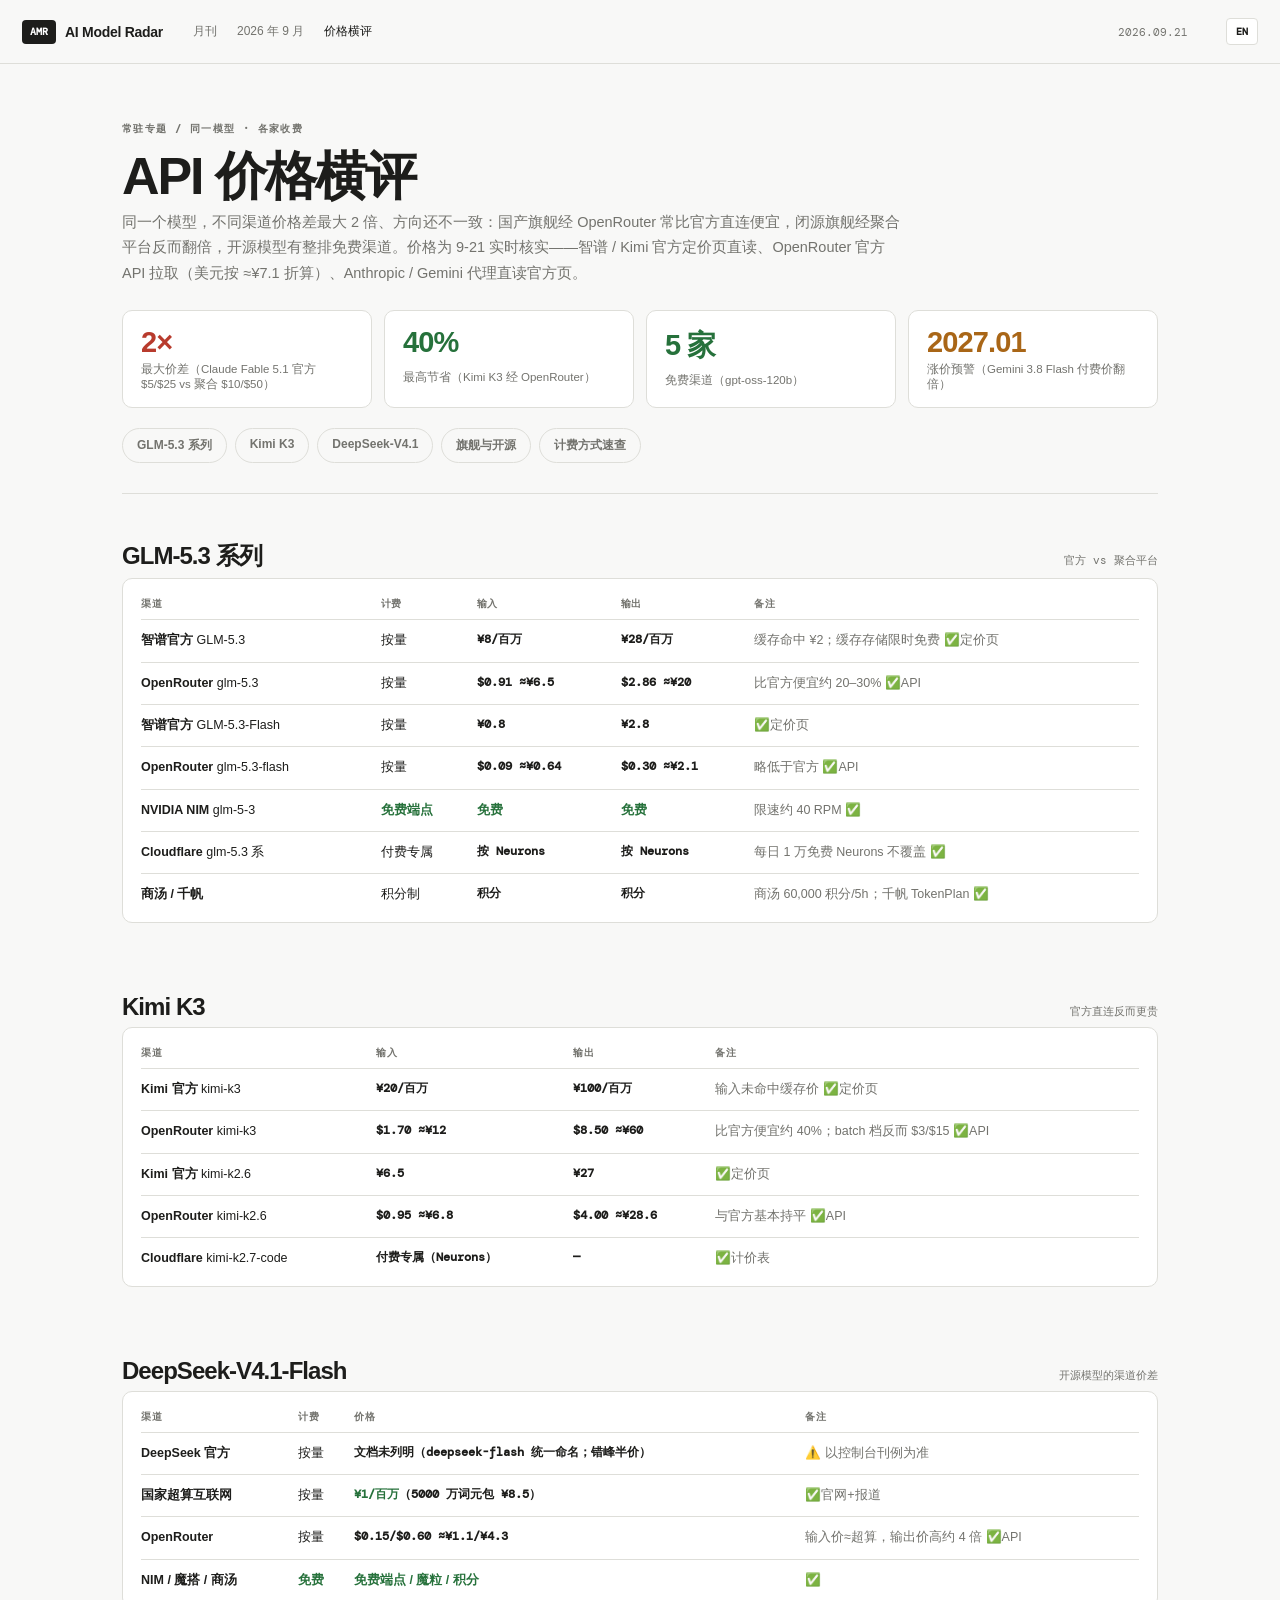
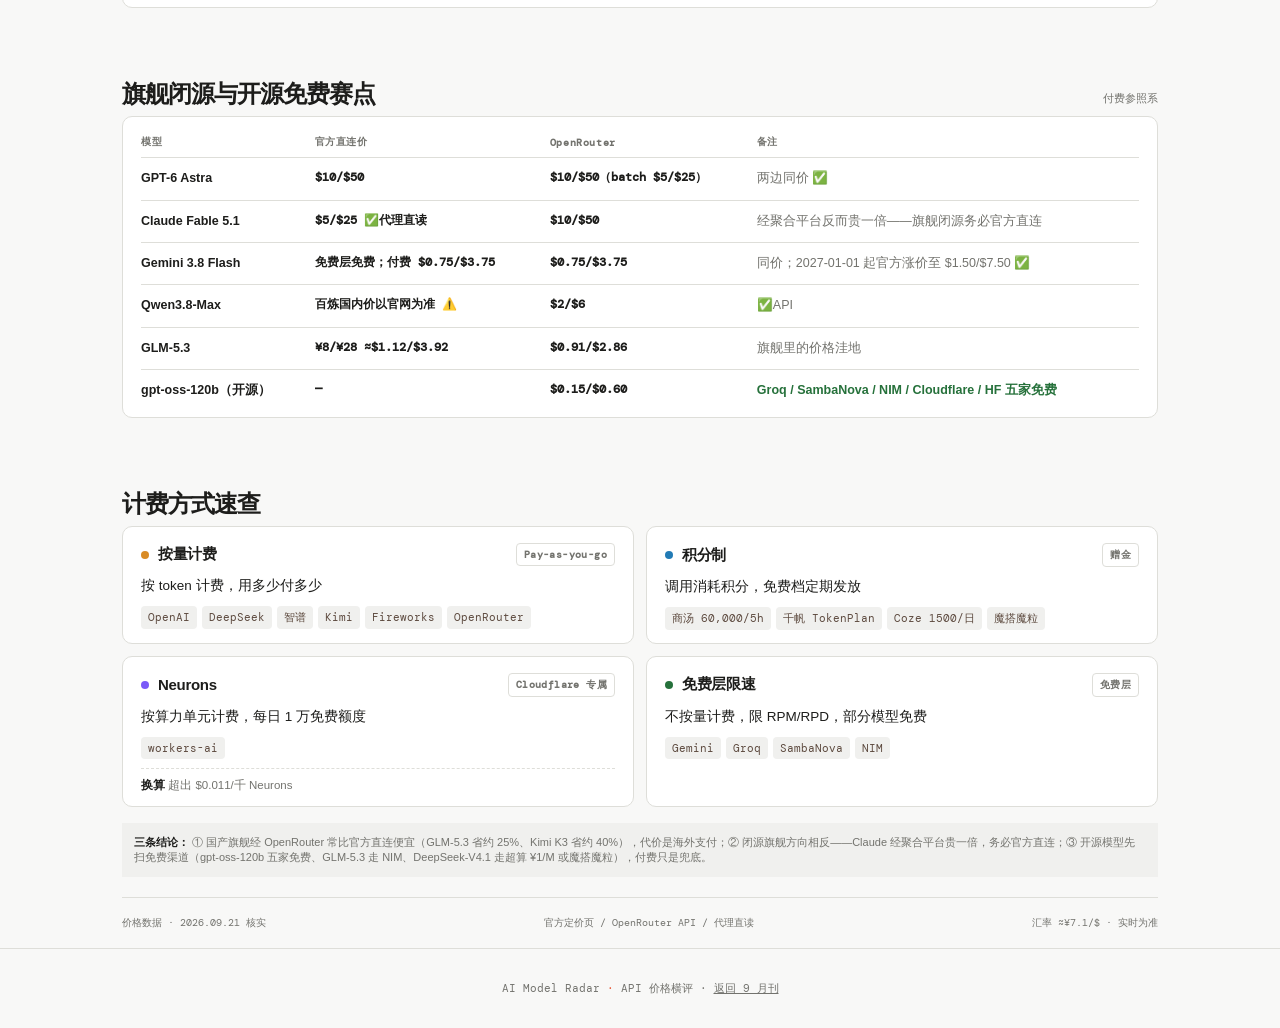
==== pricing.html @ 278690ab "Extract pricing comparison into standalone pricing page; wire nav from home and issue" ====
<!doctype html><html lang="zh-CN"><head><meta charset="utf-8"><meta name="viewport" content="width=device-width,initial-scale=1"><title>API 价格横评 · AI Model Radar</title><meta name="description" content="同一模型，各家 API 收费横向对比：官方直连 vs 聚合平台 vs 免费渠道，数据 2026-09-21 核实"><link rel="stylesheet" href="styles.css"></head><body><header class="site-header"><a class="wordmark" href="index.html"><span class="logo">AMR</span><span>AI Model Radar</span></a><nav class="nav"><a href="index.html">月刊</a><a href="issues/2026-09.html">2026 年 9 月</a><a class="active" href="pricing.html">价格横评</a></nav><span class="date-chip">2026.09.21</span></header><main class="shell issue-shell">

<section class="amr-hero">
<span class="overline">常驻专题 / 同一模型 · 各家收费</span>
<h1>API 价格横评</h1>
<p class="amr-hero-lead">同一个模型，不同渠道价格差最大 2 倍、方向还不一致：国产旗舰经 OpenRouter 常比官方直连便宜，闭源旗舰经聚合平台反而翻倍，开源模型有整排免费渠道。价格为 9-21 实时核实——智谱 / Kimi 官方定价页直读、OpenRouter 官方 API 拉取（美元按 ≈¥7.1 折算）、Anthropic / Gemini 代理直读官方页。</p>
<div class="amr-stats">
<div class="amr-stat bad"><b>2×</b><span>最大价差（Claude Fable 5.1 官方 $5/$25 vs 聚合 $10/$50）</span></div>
<div class="amr-stat ok"><b>40%</b><span>最高节省（Kimi K3 经 OpenRouter）</span></div>
<div class="amr-stat ok"><b>5 家</b><span>免费渠道（gpt-oss-120b）</span></div>
<div class="amr-stat warn"><b>2027.01</b><span>涨价预警（Gemini 3.8 Flash 付费价翻倍）</span></div>
</div>
<div class="amr-jump"><a href="#glm">GLM-5.3 系列</a><a href="#kimi">Kimi K3</a><a href="#deepseek">DeepSeek-V4.1</a><a href="#flagship">旗舰与开源</a><a href="#billing">计费方式速查</a></div>
</section>

<section id="glm" class="amr-section">
<div class="amr-sec-head"><h2>GLM-5.3 系列</h2><span class="count-label">官方 vs 聚合平台</span></div>
<div class="amr-cmp-wrap"><table class="amr-cmp">
<tr><th>渠道</th><th>计费</th><th>输入</th><th>输出</th><th>备注</th></tr>
<tr><td><b><a href="https://docs.bigmodel.cn/cn/guide/start/pricing" target="_blank" rel="noopener">智谱官方</a></b> GLM-5.3</td><td>按量</td><td class="num">¥8/百万</td><td class="num">¥28/百万</td><td class="note">缓存命中 ¥2；缓存存储限时免费 ✅定价页</td></tr>
<tr><td><b><a href="https://openrouter.ai/models?max_price=0" target="_blank" rel="noopener">OpenRouter</a></b> glm-5.3</td><td>按量</td><td class="num">$0.91 ≈¥6.5</td><td class="num">$2.86 ≈¥20</td><td class="note">比官方便宜约 20–30% ✅API</td></tr>
<tr><td><b>智谱官方</b> GLM-5.3-Flash</td><td>按量</td><td class="num">¥0.8</td><td class="num">¥2.8</td><td class="note">✅定价页</td></tr>
<tr><td><b>OpenRouter</b> glm-5.3-flash</td><td>按量</td><td class="num">$0.09 ≈¥0.64</td><td class="num">$0.30 ≈¥2.1</td><td class="note">略低于官方 ✅API</td></tr>
<tr><td><b><a href="https://build.nvidia.com/models" target="_blank" rel="noopener">NVIDIA NIM</a></b> glm-5-3</td><td><span class="free">免费端点</span></td><td class="free">免费</td><td class="free">免费</td><td class="note">限速约 40 RPM ✅</td></tr>
<tr><td><b><a href="https://developers.cloudflare.com/workers-ai/platform/pricing/" target="_blank" rel="noopener">Cloudflare</a></b> glm-5.3 系</td><td>付费专属</td><td class="num">按 Neurons</td><td class="num">按 Neurons</td><td class="note">每日 1 万免费 Neurons 不覆盖 ✅</td></tr>
<tr><td><b>商汤 / 千帆</b></td><td>积分制</td><td class="num">积分</td><td class="num">积分</td><td class="note">商汤 60,000 积分/5h；千帆 TokenPlan ✅</td></tr>
</table></div>
</section>

<section id="kimi" class="amr-section">
<div class="amr-sec-head"><h2>Kimi K3</h2><span class="count-label">官方直连反而更贵</span></div>
<div class="amr-cmp-wrap"><table class="amr-cmp">
<tr><th>渠道</th><th>输入</th><th>输出</th><th>备注</th></tr>
<tr><td><b><a href="https://platform.kimi.com/pricing" target="_blank" rel="noopener">Kimi 官方</a></b> kimi-k3</td><td class="num">¥20/百万</td><td class="num">¥100/百万</td><td class="note">输入未命中缓存价 ✅定价页</td></tr>
<tr><td><b>OpenRouter</b> kimi-k3</td><td class="num">$1.70 ≈¥12</td><td class="num">$8.50 ≈¥60</td><td class="note">比官方便宜约 40%；batch 档反而 $3/$15 ✅API</td></tr>
<tr><td><b>Kimi 官方</b> kimi-k2.6</td><td class="num">¥6.5</td><td class="num">¥27</td><td class="note">✅定价页</td></tr>
<tr><td><b>OpenRouter</b> kimi-k2.6</td><td class="num">$0.95 ≈¥6.8</td><td class="num">$4.00 ≈¥28.6</td><td class="note">与官方基本持平 ✅API</td></tr>
<tr><td><b>Cloudflare</b> kimi-k2.7-code</td><td class="num">付费专属（Neurons）</td><td class="num">—</td><td class="note">✅计价表</td></tr>
</table></div>
</section>

<section id="deepseek" class="amr-section">
<div class="amr-sec-head"><h2>DeepSeek-V4.1-Flash</h2><span class="count-label">开源模型的渠道价差</span></div>
<div class="amr-cmp-wrap"><table class="amr-cmp">
<tr><th>渠道</th><th>计费</th><th>价格</th><th>备注</th></tr>
<tr><td><b>DeepSeek 官方</b></td><td>按量</td><td class="num">文档未列明（deepseek-flash 统一命名；错峰半价）</td><td class="note">⚠️ 以控制台刊例为准</td></tr>
<tr><td><b><a href="https://www.scnet.cn" target="_blank" rel="noopener">国家超算互联网</a></b></td><td>按量</td><td class="num"><span class="free">¥1/百万</span>（5000 万词元包 ¥8.5）</td><td class="note">✅官网+报道</td></tr>
<tr><td><b>OpenRouter</b></td><td>按量</td><td class="num">$0.15/$0.60 ≈¥1.1/¥4.3</td><td class="note">输入价≈超算，输出价高约 4 倍 ✅API</td></tr>
<tr><td><b>NIM / 魔搭 / 商汤</b></td><td><span class="free">免费</span></td><td class="free">免费端点 / 魔粒 / 积分</td><td class="note">✅</td></tr>
</table></div>
</section>

<section id="flagship" class="amr-section">
<div class="amr-sec-head"><h2>旗舰闭源与开源免费赛点</h2><span class="count-label">付费参照系</span></div>
<div class="amr-cmp-wrap"><table class="amr-cmp">
<tr><th>模型</th><th>官方直连价</th><th>OpenRouter</th><th>备注</th></tr>
<tr><td><b>GPT-6 Astra</b></td><td class="num">$10/$50</td><td class="num">$10/$50（batch $5/$25）</td><td class="note">两边同价 ✅</td></tr>
<tr><td><b>Claude Fable 5.1</b></td><td class="num">$5/$25 ✅代理直读</td><td class="num">$10/$50</td><td class="note">经聚合平台反而贵一倍——旗舰闭源务必官方直连</td></tr>
<tr><td><b><a href="https://ai.google.dev/gemini-api/docs/pricing" target="_blank" rel="noopener">Gemini 3.8 Flash</a></b></td><td class="num">免费层免费；付费 $0.75/$3.75</td><td class="num">$0.75/$3.75</td><td class="note">同价；2027-01-01 起官方涨价至 $1.50/$7.50 ✅</td></tr>
<tr><td><b>Qwen3.8-Max</b></td><td class="num">百炼国内价以官网为准 ⚠️</td><td class="num">$2/$6</td><td class="note">✅API</td></tr>
<tr><td><b>GLM-5.3</b></td><td class="num">¥8/¥28 ≈$1.12/$3.92</td><td class="num">$0.91/$2.86</td><td class="note">旗舰里的价格洼地</td></tr>
<tr><td><b>gpt-oss-120b（开源）</b></td><td class="num">—</td><td class="num">$0.15/$0.60</td><td class="note"><span class="free">Groq / SambaNova / NIM / Cloudflare / HF 五家免费</span></td></tr>
</table></div>
</section>

<section id="billing" class="amr-section" style="padding-bottom:20px">
<div class="amr-sec-head"><h2>计费方式速查</h2></div>
<div class="amr-cards">
<div class="amr-card"><div class="amr-card-top"><span class="amr-dot dot-amber"></span><b>按量计费</b><span class="amr-way">Pay-as-you-go</span></div><div class="amr-free">按 token 计费，用多少付多少</div><div class="amr-chips"><code>OpenAI</code><code>DeepSeek</code><code>智谱</code><code>Kimi</code><code>Fireworks</code><code>OpenRouter</code></div></div>
<div class="amr-card"><div class="amr-card-top"><span class="amr-dot dot-blue"></span><b>积分制</b><span class="amr-way">Credits</span></div><div class="amr-free">调用消耗积分，免费档定期发放</div><div class="amr-chips"><code>商汤 60,000/5h</code><code>千帆 TokenPlan</code><code>Coze 1500/日</code><code>魔搭魔粒</code></div></div>
<div class="amr-card"><div class="amr-card-top"><span class="amr-dot dot-violet"></span><b>Neurons</b><span class="amr-way">Cloudflare 专属</span></div><div class="amr-free">按算力单元计费，每日 1 万免费额度</div><div class="amr-chips"><code>workers-ai</code></div><div class="amr-meta"><span><b>换算</b> 超出 $0.011/千 Neurons</span></div></div>
<div class="amr-card"><div class="amr-card-top"><span class="amr-dot dot-green"></span><b>免费层限速</b><span class="amr-way">Free tier</span></div><div class="amr-free">不按量计费，限 RPM/RPD，部分模型免费</div><div class="amr-chips"><code>Gemini</code><code>Groq</code><code>SambaNova</code><code>NIM</code></div></div>
</div>
<div class="special-row"><b>三条结论：</b> ① 国产旗舰经 OpenRouter 常比官方直连便宜（GLM-5.3 省约 25%、Kimi K3 省约 40%），代价是海外支付；② 闭源旗舰方向相反——Claude 经聚合平台贵一倍，务必官方直连；③ 开源模型先扫免费渠道（gpt-oss-120b 五家免费、GLM-5.3 走 NIM、DeepSeek-V4.1 走超算 ¥1/M 或魔搭魔粒），付费只是兜底。</div>
</section>

<section class="footer-strip"><span>价格数据 · 2026.09.21 核实</span><span>官方定价页 / OpenRouter API / 代理直读</span><span>汇率 ≈¥7.1/$ · 实时为准</span></section>
</main><footer class="site-footer">AI Model Radar <span>·</span> API 价格横评 · <a href="issues/2026-09.html" style="text-decoration:underline">返回 9 月刊</a></footer><script src="i18n.js"></script></body></html>
---- styles.css ----
@import url('https://fonts.googleapis.com/css2?family=DM+Mono:wght@400;500&family=Manrope:wght@400;600;700;800&display=swap');
:root{--ink:#15223a;--paper:#f6f8fb;--blue:#4ea8e8;--orange:#f5a623;--muted:#7890ad;--line:#dce5ef}*{box-sizing:border-box}body{margin:0;background:var(--paper);color:var(--ink);font-family:Manrope,"Noto Sans SC",sans-serif}a{text-decoration:none;color:inherit}.topbar{height:74px;padding:0 max(28px,calc((100% - 1180px)/2));display:flex;align-items:center;justify-content:space-between;background:#fff;border-bottom:1px solid var(--line);position:sticky;top:0;z-index:2}.brand{display:flex;align-items:center;gap:10px;font-weight:800;font-size:17px}.mark{display:grid;place-items:center;width:38px;height:28px;border-radius:8px;background:var(--ink);color:#fff;font:500 12px 'DM Mono'}.muted{color:var(--muted)}nav{display:flex;gap:28px;font-size:13px;color:var(--muted)}nav a.active,nav a:hover{color:var(--ink)}main{max-width:1180px;margin:auto}.hero{padding:92px 34px 76px;background:var(--ink);color:#fff;border-radius:0 0 28px 28px;position:relative;overflow:hidden}.hero:after{content:"";position:absolute;width:460px;height:460px;border-radius:50%;right:-170px;top:-240px;background:#213554}.eyebrow{font:500 12px 'DM Mono';letter-spacing:.14em;color:var(--orange);position:relative;z-index:1}.hero h1{font-size:clamp(44px,7vw,78px);line-height:1.07;letter-spacing:-.06em;margin:22px 0;position:relative;z-index:1}.hero h1 em{font-style:normal;color:var(--blue)}.hero p{max-width:600px;color:#b8c7dc;font-size:18px;line-height:1.8;position:relative;z-index:1}.hero-actions{display:flex;gap:12px;margin:30px 0 24px;position:relative;z-index:1}.button{padding:13px 20px;border-radius:9px;font-weight:700;font-size:14px}.primary{background:var(--orange);color:var(--ink)}.ghost{border:1px solid #58708f;color:#fff}.hero-note{color:#91a6c1;font:12px 'DM Mono';position:relative;z-index:1}.latest,.change,.archive,.about{padding:74px 34px 0}.section-head{display:flex;align-items:end;justify-content:space-between;margin-bottom:24px}.section-head h2{font-size:30px;margin:9px 0 0;letter-spacing:-.04em}.status{background:#e3f4eb;color:#248251;padding:7px 11px;border-radius:20px;font-size:12px}.issue-grid{display:grid;grid-template-columns:1fr 300px;gap:20px}.feature{background:#fff;border:1px solid var(--line);border-radius:18px;overflow:hidden}.feature img{width:100%;display:block}.feature-copy{padding:20px 24px 24px}.tags{display:flex;gap:8px;margin-bottom:12px}.tags span{font-size:11px;padding:5px 8px;border-radius:5px;background:#edf5fb;color:#2872a5}.feature p,.about p{color:#58708f;line-height:1.8}.text-link{font-size:13px;color:#227bb5;font-weight:700}.quick{background:var(--ink);color:#fff;border-radius:18px;padding:24px}.quick h3{margin:0 0 18px;font-size:18px}.stat{display:flex;align-items:baseline;gap:10px;padding:13px 0;border-bottom:1px solid #314462}.stat strong{font-size:34px;color:var(--blue)}.stat span{font-size:13px;color:#b8c7dc}.quick-foot{margin-top:22px;color:#9fb1c8;font-size:12px;line-height:1.8}.change{padding-top:72px}.change-grid{display:grid;grid-template-columns:repeat(3,1fr);gap:16px}.change-grid div{padding:22px;background:#fff;border:1px solid var(--line);border-radius:14px;position:relative}.change-grid b,.change-grid span,.change-grid small{display:block}.change-grid b{font-size:17px}.change-grid span{color:#d26f32;margin-top:8px}.change-grid small{color:var(--muted);font:12px 'DM Mono';margin-top:18px}.archive-card{display:grid;grid-template-columns:72px 1fr auto;align-items:center;gap:20px;background:#fff;border:1px solid var(--line);padding:20px 24px;margin:12px 0;border-radius:14px}.archive-card.future{opacity:.55}.month{font:500 30px 'DM Mono';color:var(--blue)}.archive-title{font-weight:700}.archive-card p{margin:7px 0 0;color:var(--muted);font-size:13px}.about{display:grid;grid-template-columns:1fr 1fr;gap:60px;padding-bottom:86px}.about p{margin:0}footer{padding:30px 34px;text-align:center;color:var(--muted);font:12px 'DM Mono';border-top:1px solid var(--line)}footer span{color:var(--orange)}@media(max-width:700px){.topbar{padding:0 18px}nav{gap:12px}.hero{padding:62px 22px 52px;border-radius:0 0 20px 20px}.latest,.change,.archive,.about{padding-left:20px;padding-right:20px}.issue-grid,.about{grid-template-columns:1fr}.change-grid{grid-template-columns:1fr}.section-head{align-items:start;gap:12px;flex-direction:column}.archive-card{grid-template-columns:48px 1fr}.archive-card>.text-link,.archive-card>.muted{grid-column:2}.hero h1{font-size:48px}}
:root{--issue-shadow:0 12px 28px rgba(21,34,58,.06)}
.issue-page{max-width:900px;margin:40px auto 80px;padding:0 34px}.issue-hero{background:var(--ink);color:#fff;border-radius:20px;padding:54px 48px;margin-bottom:28px}.issue-hero h1{font-size:clamp(38px,6vw,64px);line-height:1.1;letter-spacing:-.05em;margin:18px 0}.issue-hero p{color:#c1cfe0;font-size:18px;line-height:1.8;max-width:680px}.issue-meta{color:#8fa6c1;font:12px 'DM Mono';margin-top:28px}.article-section{background:#fff;border:1px solid var(--line);border-radius:18px;padding:32px 36px;margin:20px 0;box-shadow:var(--issue-shadow)}.article-section h2{font-size:28px;letter-spacing:-.04em;margin:10px 0 14px}.article-section p{color:#58708f;line-height:1.9}.update-grid,.platform-grid{display:grid;grid-template-columns:repeat(3,1fr);gap:14px;margin-top:22px}.update-card,.platform-grid>div{padding:20px;background:#f7f9fc;border:1px solid var(--line);border-radius:13px}.update-card b,.update-card strong{display:block}.update-card strong{margin-top:10px;font-size:17px}.update-card p{font-size:13px;line-height:1.7}.update-card span{font-size:12px;color:#d26f32}.update-card.hot{border-top:4px solid var(--orange)}.table-wrap{overflow-x:auto}.table-wrap table{width:100%;border-collapse:collapse;font-size:13px;color:#40516a}.table-wrap th{text-align:left;background:#eef4f9;color:var(--ink)}.table-wrap th,.table-wrap td{padding:12px;border-bottom:1px solid var(--line);vertical-align:top}.article-image{display:block;width:100%;border-radius:12px;margin-top:20px}.platform-grid{grid-template-columns:repeat(2,1fr)}.platform-grid h3{margin:0;color:var(--ink);font-size:17px}.platform-grid p{font-size:13px;line-height:1.7;margin-bottom:0}.warning{border-left:5px solid var(--orange)}.warning li{color:#40516a;line-height:2;margin:4px 0}.conclusion{background:#eef7fc;border-color:#c9e5f5}.conclusion h2{color:#1d6c99}@media(max-width:700px){.issue-page{padding:0 18px}.issue-hero{padding:34px 24px}.article-section{padding:24px 20px}.update-grid,.platform-grid{grid-template-columns:1fr}.issue-hero h1{font-size:42px}.table-wrap{margin:0 -8px}}
:root{--issue-shadow:0 12px 28px rgba(21,34,58,.06)}.directory-grid{display:grid;grid-template-columns:repeat(2,1fr);gap:12px;margin-top:22px}.platform-card{padding:18px;background:#f7f9fc;border:1px solid var(--line);border-radius:13px}.platform-card b,.platform-card span,.platform-card code,.platform-card small{display:block}.platform-card b{font-size:16px;color:var(--ink)}.platform-card span{font-size:11px;color:#227bb5;margin-top:7px}.platform-card code{font:12px 'DM Mono';line-height:1.6;color:#536a83;margin-top:11px;white-space:normal}.platform-card small{font-size:12px;color:#7890ad;margin-top:9px;line-height:1.5}@media(max-width:700px){.directory-grid{grid-template-columns:1fr}}
:root{--background:#f8f8f7;--foreground:#1d1d1b;--card:#fff;--card-foreground:#1d1d1b;--primary:#e6532f;--primary-foreground:#fff;--muted:#f0f0ee;--muted-foreground:#73736e;--border:#deded9;--ring:#e6532f;--radius:.55rem;--shadow:0 1px 2px rgba(25,25,20,.04)}body{background:var(--background);color:var(--foreground);font-family:Inter,"Noto Sans SC",Arial,sans-serif}.site-header{height:64px;padding:0 max(22px,calc((100% - 1240px)/2));display:flex;align-items:center;gap:30px;border-bottom:1px solid var(--border);background:rgba(248,248,247,.96);position:sticky;top:0;z-index:3}.wordmark{display:flex;align-items:center;gap:9px;font-size:14px;font-weight:700;letter-spacing:-.02em}.logo{display:grid;place-items:center;width:34px;height:24px;background:var(--foreground);color:#fff;border-radius:4px;font:600 10px 'DM Mono'}.nav{display:flex;gap:20px;font-size:12px;color:var(--muted-foreground)}.nav a.active,.nav a:hover{color:var(--foreground)}.date-chip{margin-left:auto;font:11px 'DM Mono';color:var(--muted-foreground)}.shell{max-width:1240px;margin:auto;padding:0 22px}.masthead{display:flex;justify-content:space-between;align-items:end;padding:70px 0 34px;border-bottom:1px solid var(--border)}.overline{font:600 10px 'DM Mono';letter-spacing:.14em;color:var(--muted-foreground)}h1,h2,h3{letter-spacing:-.04em}h1{font-size:clamp(42px,6vw,74px);line-height:1;margin:18px 0 0;font-weight:750}.rule{width:58px;border-top:4px solid var(--primary);margin-top:26px}.masthead-meta{display:flex;gap:18px;font:11px 'DM Mono';color:var(--muted-foreground)}.dashboard-grid{display:grid;grid-template-columns:1.65fr .9fr;gap:18px;padding:22px 0}.panel{background:var(--card);border:1px solid var(--border);border-radius:var(--radius);box-shadow:var(--shadow)}.panel-head,.section-bar{display:flex;justify-content:space-between;align-items:center;padding:18px 20px;border-bottom:1px solid var(--border)}.latest-layout{display:grid;grid-template-columns:1.12fr .88fr}.latest-layout img{width:100%;height:100%;object-fit:cover;display:block}.issue-summary{padding:28px}.issue-summary h2{font-size:28px;margin:0 0 18px}.tag-row{display:flex;gap:6px;flex-wrap:wrap}.tag,.badge{font:600 10px 'DM Mono';letter-spacing:.05em;padding:5px 7px;border:1px solid var(--border);border-radius:4px}.badge-live{border-color:#b8d5be;color:#26713b;background:#edf7ef}.metric-list{display:flex;gap:20px;margin:36px 0 26px}.metric-list div{display:grid;gap:4px}.metric-list b{font-size:27px}.metric-list span,.change-row small,.issue-row small{font-size:11px;color:var(--muted-foreground)}.button{display:inline-flex;align-items:center;gap:10px;padding:10px 13px;border-radius:5px;font-size:12px;font-weight:700}.button-primary{background:var(--primary);color:#fff}.change-panel{padding-bottom:10px}.change-row{display:flex;align-items:center;gap:12px;padding:17px 20px;border-bottom:1px solid var(--border)}.change-row b,.change-row small{display:block}.change-row small{margin-top:4px}.signal{width:7px;height:7px;border-radius:50%;flex:0 0 auto}.signal-red{background:#d64535}.signal-amber{background:#d98b25}.signal-gray{background:#999}.inline-link,.row-arrow{color:var(--primary);font-size:12px}.archive-section{padding:42px 0}.section-bar{padding:0 0 16px;border-bottom:1px solid var(--border);background:transparent}.section-bar h2{margin:8px 0 0;font-size:25px}.count-label{font:11px 'DM Mono';color:var(--muted-foreground)}.issue-row{display:grid;grid-template-columns:56px 1fr 100px 24px;align-items:center;gap:14px;padding:18px 0;border-bottom:1px solid var(--border)}.issue-number{font:24px 'DM Mono';color:var(--primary)}.issue-row b,.issue-row small{display:block}.row-status{font:11px;color:#26713b}.issue-disabled{opacity:.45}.footer-strip{display:flex;justify-content:space-between;padding:18px 0;border-top:1px solid var(--border);font:10px 'DM Mono';color:var(--muted-foreground)}.site-footer{text-align:center;padding:32px;color:var(--muted-foreground);font:11px 'DM Mono';border-top:1px solid var(--border)}.site-footer span{color:var(--primary)}.issue-shell{max-width:1180px}.issue-titlebar{display:flex;justify-content:space-between;align-items:end;padding:62px 0 28px;border-bottom:1px solid var(--border)}.issue-titlebar h1{font-size:clamp(40px,5vw,64px)}.title-stats{display:flex;gap:18px;font:11px 'DM Mono';color:var(--muted-foreground)}.title-stats b{color:var(--foreground);font-size:17px;margin-right:4px}.issue-nav{display:flex;gap:4px;padding:12px 0;border-bottom:1px solid var(--border)}.issue-nav a{padding:8px 10px;border-radius:4px;font-size:12px;color:var(--muted-foreground)}.issue-nav a.selected,.issue-nav a:hover{background:var(--foreground);color:#fff}.section-block{padding:38px 0;border-bottom:1px solid var(--border)}.section-block h2{font-size:27px;margin:9px 0 20px}.update-table,.directory-table{border-top:1px solid var(--border)}.update-line,.directory-line,.directory-head{display:grid;grid-template-columns:10px 1.1fr 1.25fr 1.2fr 1.3fr;gap:14px;align-items:center;padding:15px 0;border-bottom:1px solid var(--border);font-size:12px}.update-line small{grid-column:2/6;color:var(--muted-foreground);font-size:11px}.update-line code,.directory-line code{font:11px 'DM Mono';color:#8d4a33;white-space:normal}.update-line>span:last-of-type,.directory-line small{color:var(--muted-foreground)}.directory-head{font:600 10px 'DM Mono';color:var(--muted-foreground);grid-template-columns:1.1fr 1.25fr 1.2fr 1.3fr;padding:10px 0}.directory-line{grid-template-columns:1.1fr 1.25fr 1.2fr 1.3fr}.directory-line b{font-size:13px}.visual-grid{display:grid;grid-template-columns:1fr 1fr;gap:16px}.visual-grid img{width:100%;display:block;border:1px solid var(--border);border-radius:var(--radius)}.risk-grid{display:grid;grid-template-columns:1fr 1fr;gap:18px}.risk-grid>div{border-top:3px solid var(--border);padding-top:14px}.risk-grid p{font-size:13px;line-height:1.8}.risk-label{font:600 10px 'DM Mono';letter-spacing:.08em}.risk-yellow{color:#a96617}.risk-red{color:#b83b2d}.safety-grid{display:grid;grid-template-columns:repeat(4,1fr);gap:12px}.safety-grid span{padding:15px 0;border-top:2px solid var(--foreground);font-size:12px;line-height:1.5}.issue-shell .article-image{max-width:100%;border:1px solid var(--border);border-radius:var(--radius)}
@media(max-width:760px){.site-header{padding:0 16px;gap:14px}.nav{gap:10px}.date-chip{display:none}.masthead,.issue-titlebar{display:block;padding-top:48px}.masthead-meta,.title-stats{margin-top:24px;gap:12px}.dashboard-grid,.latest-layout,.visual-grid,.risk-grid{grid-template-columns:1fr}.change-panel{margin-top:0}.footer-strip{display:grid;gap:8px}.directory-head{display:none}.directory-line{display:grid;grid-template-columns:1fr 1fr;gap:7px}.directory-line code,.directory-line small{grid-column:1/3}.update-line{grid-template-columns:10px 1fr 1fr}.update-line code{grid-column:2/4}.update-line>span:last-of-type{grid-column:2/4}.update-line small{grid-column:2/4}.safety-grid{grid-template-columns:1fr 1fr}.issue-nav{overflow:auto;white-space:nowrap}}
:root{--issue-shadow:0 12px 28px rgba(21,34,58,.06)}.featured-grid{display:grid;grid-template-columns:repeat(2,1fr);gap:0;border-top:1px solid var(--border)}.featured-grid div{padding:15px 0;border-bottom:1px solid var(--border);display:grid;gap:5px}.featured-grid div:nth-child(odd){margin-right:18px}.featured-grid div:nth-child(even){padding-left:18px;border-left:1px solid var(--border)}.featured-grid b{font-size:13px}.featured-grid span{font-size:11px;color:var(--muted-foreground)}.special-row{margin-top:16px;padding:12px;background:var(--muted);font-size:11px;color:var(--muted-foreground)}.special-row b{color:var(--foreground)}@media(max-width:760px){.featured-grid{grid-template-columns:1fr}.featured-grid div:nth-child(odd){margin-right:0}.featured-grid div:nth-child(even){padding-left:0;border-left:0}}
:root{--issue-shadow:0 12px 28px rgba(21,34,58,.06)}.lang-toggle{margin-left:8px;border:1px solid var(--border);background:var(--card);color:var(--foreground);border-radius:4px;padding:6px 9px;font:600 10px 'DM Mono';cursor:pointer}.lang-toggle:hover{border-color:var(--primary);color:var(--primary)}

/* ===== v2 issue layout: grouped cards + labeled fields + timeline ===== */
.issue-shell{max-width:1080px}
.amr-hero{padding:54px 0 30px;border-bottom:1px solid var(--border)}
.amr-hero h1{font-size:clamp(34px,4.6vw,52px);margin:14px 0 8px}
.amr-hero-lead{font-size:14.5px;line-height:1.75;color:var(--muted-foreground);max-width:780px;margin:0 0 24px}
.amr-stats{display:grid;grid-template-columns:repeat(4,1fr);gap:12px}
.amr-stat{background:var(--card);border:1px solid var(--border);border-radius:10px;padding:15px 18px;display:grid;gap:3px}
.amr-stat b{font-size:29px;letter-spacing:-.03em}
.amr-stat span{font-size:11.5px;color:var(--muted-foreground)}
.amr-stat.ok b{color:#26713b}.amr-stat.warn b{color:#a96617}.amr-stat.bad b{color:#b83b2d}
.amr-jump{display:flex;gap:8px;flex-wrap:wrap;padding:20px 0 0}
.amr-jump a{font-size:12px;font-weight:600;padding:8px 14px;border:1px solid var(--border);border-radius:99px;color:var(--muted-foreground)}
.amr-jump a:hover{border-color:var(--foreground);color:var(--foreground)}
.amr-section{padding:46px 0 6px}
.amr-sec-head{display:flex;align-items:baseline;gap:14px;margin-bottom:6px}
.amr-sec-head h2{font-size:24px;margin:0}
.amr-sec-head .count-label{margin-left:auto}
.amr-sec-sub{font-size:13px;color:var(--muted-foreground);margin:0 0 16px;line-height:1.7}
.amr-group{margin:28px 0 12px;display:flex;align-items:center;gap:10px}
.amr-group i{width:10px;height:10px;border-radius:3px;flex:0 0 auto}
.amr-group b{font-size:15px}
.amr-group span{font:11px 'DM Mono';color:var(--muted-foreground)}
.g-free i{background:#26713b}.g-roll i{background:#227bb5}.g-credit i{background:#d98b25}.g-agg i{background:#7a5af8}
.amr-cards{display:grid;grid-template-columns:repeat(2,1fr);gap:12px}
.amr-card{background:var(--card);border:1px solid var(--border);border-radius:10px;padding:16px 18px 13px;display:flex;flex-direction:column;gap:9px}
.amr-card-top{display:flex;align-items:center;gap:9px}
.amr-dot{width:8px;height:8px;border-radius:50%;flex:0 0 auto}
.dot-green{background:#26713b}.dot-blue{background:#227bb5}.dot-amber{background:#d98b25}.dot-violet{background:#7a5af8}.dot-red{background:#d64535}.dot-gray{background:#999}
.amr-card-top b{font-size:15px;letter-spacing:-.02em}
.amr-way{margin-left:auto;font:600 10px 'DM Mono';letter-spacing:.04em;color:var(--muted-foreground);border:1px solid var(--border);border-radius:4px;padding:4px 7px;white-space:nowrap}
.amr-free{font-size:13.5px;line-height:1.6;color:var(--foreground)}
.amr-chips{display:flex;flex-wrap:wrap;gap:5px}
.amr-chips code{font:11px 'DM Mono';background:var(--muted);border-radius:4px;padding:4px 7px;color:#5d4a3f;white-space:nowrap}
.amr-meta{display:flex;flex-wrap:wrap;gap:5px 16px;border-top:1px dashed var(--border);padding-top:9px;margin-top:auto}
.amr-meta span{font-size:11.5px;color:var(--muted-foreground)}
.amr-meta b{font-weight:600;color:var(--foreground)}
.tl{display:grid;grid-template-columns:repeat(2,1fr);gap:12px 26px}
.tl-item{display:grid;grid-template-columns:46px 13px 1fr;gap:9px;align-items:start}
.tl-date{font:600 11px 'DM Mono';color:var(--muted-foreground);padding-top:4px;text-align:right}
.tl-rail{display:grid;justify-items:center}
.tl-rail i{width:9px;height:9px;border-radius:50%;margin-top:4px}
.tl-body b{font-size:13.5px;display:block;line-height:1.5}
.tl-body b code{font:11px 'DM Mono';color:#8d4a33;background:none;padding:0}
.tl-body span{font-size:12.5px;color:var(--muted-foreground);display:block;margin-top:2px;line-height:1.6}
.amr-risk{display:grid;grid-template-columns:1fr 1fr;gap:14px}
.amr-risk-card{border:1px solid var(--border);border-top:3px solid;border-radius:10px;background:var(--card);padding:18px}
.amr-risk-card.warn{border-top-color:#d98b25}.amr-risk-card.bad{border-top-color:#d64535}
.amr-risk-card h3{margin:0 0 4px;font-size:14px}
.amr-risk-card p{font-size:12px;color:var(--muted-foreground);margin:0 0 12px;line-height:1.6}
.amr-tags{display:flex;flex-wrap:wrap;gap:6px}
.amr-tags span{font-size:11.5px;border:1px solid var(--border);border-radius:99px;padding:4px 10px}
.amr-safety{display:grid;grid-template-columns:repeat(4,1fr);gap:12px}
.amr-safety div{border-top:2px solid var(--foreground);padding-top:12px;font-size:12.5px;line-height:1.6}
.amr-safety b{display:block;font:600 10px 'DM Mono';color:var(--muted-foreground);letter-spacing:.1em;margin-bottom:5px}
.amr-visual{display:grid;grid-template-columns:1fr 1fr;gap:14px}
.amr-visual img{width:100%;display:block;border:1px solid var(--border);border-radius:10px}
@media(max-width:820px){.amr-cards,.tl,.amr-risk,.amr-visual{grid-template-columns:1fr}.amr-stats{grid-template-columns:1fr 1fr}.amr-safety{grid-template-columns:1fr 1fr}.amr-way{display:none}.amr-section{padding-top:34px}}

/* ===== v2.1 clickable platform names ===== */
.amr-card-top b a{color:inherit;text-decoration:none;border-bottom:1px dashed var(--border);padding-bottom:1px}
.amr-card-top b a:hover{color:var(--primary);border-color:var(--primary)}
.amr-card-top b a::after{content:"↗";font-size:10px;color:var(--muted-foreground);margin-left:3px}
.amr-card-top b a:hover::after{color:var(--primary)}

/* ===== v2.2 pricing compare tables ===== */
.amr-cmp{width:100%;border-collapse:collapse;font-size:12.5px;margin-top:4px}
.amr-cmp th{text-align:left;font:600 10px 'DM Mono';letter-spacing:.06em;color:var(--muted-foreground);border-bottom:1px solid var(--border);padding:8px 12px 8px 0}
.amr-cmp td{border-bottom:1px solid var(--border);padding:11px 12px 11px 0;vertical-align:top;line-height:1.55}
.amr-cmp tr:last-child td{border-bottom:0}
.amr-cmp .num{font:600 12px 'DM Mono';white-space:nowrap}
.amr-cmp .free{color:#26713b;font-weight:600}
.amr-cmp .note{color:var(--muted-foreground)}
.amr-cmp-wrap{background:var(--card);border:1px solid var(--border);border-radius:10px;padding:6px 18px;margin-bottom:18px;overflow-x:auto}
.amr-group+.amr-cmp-wrap{margin-top:12px}
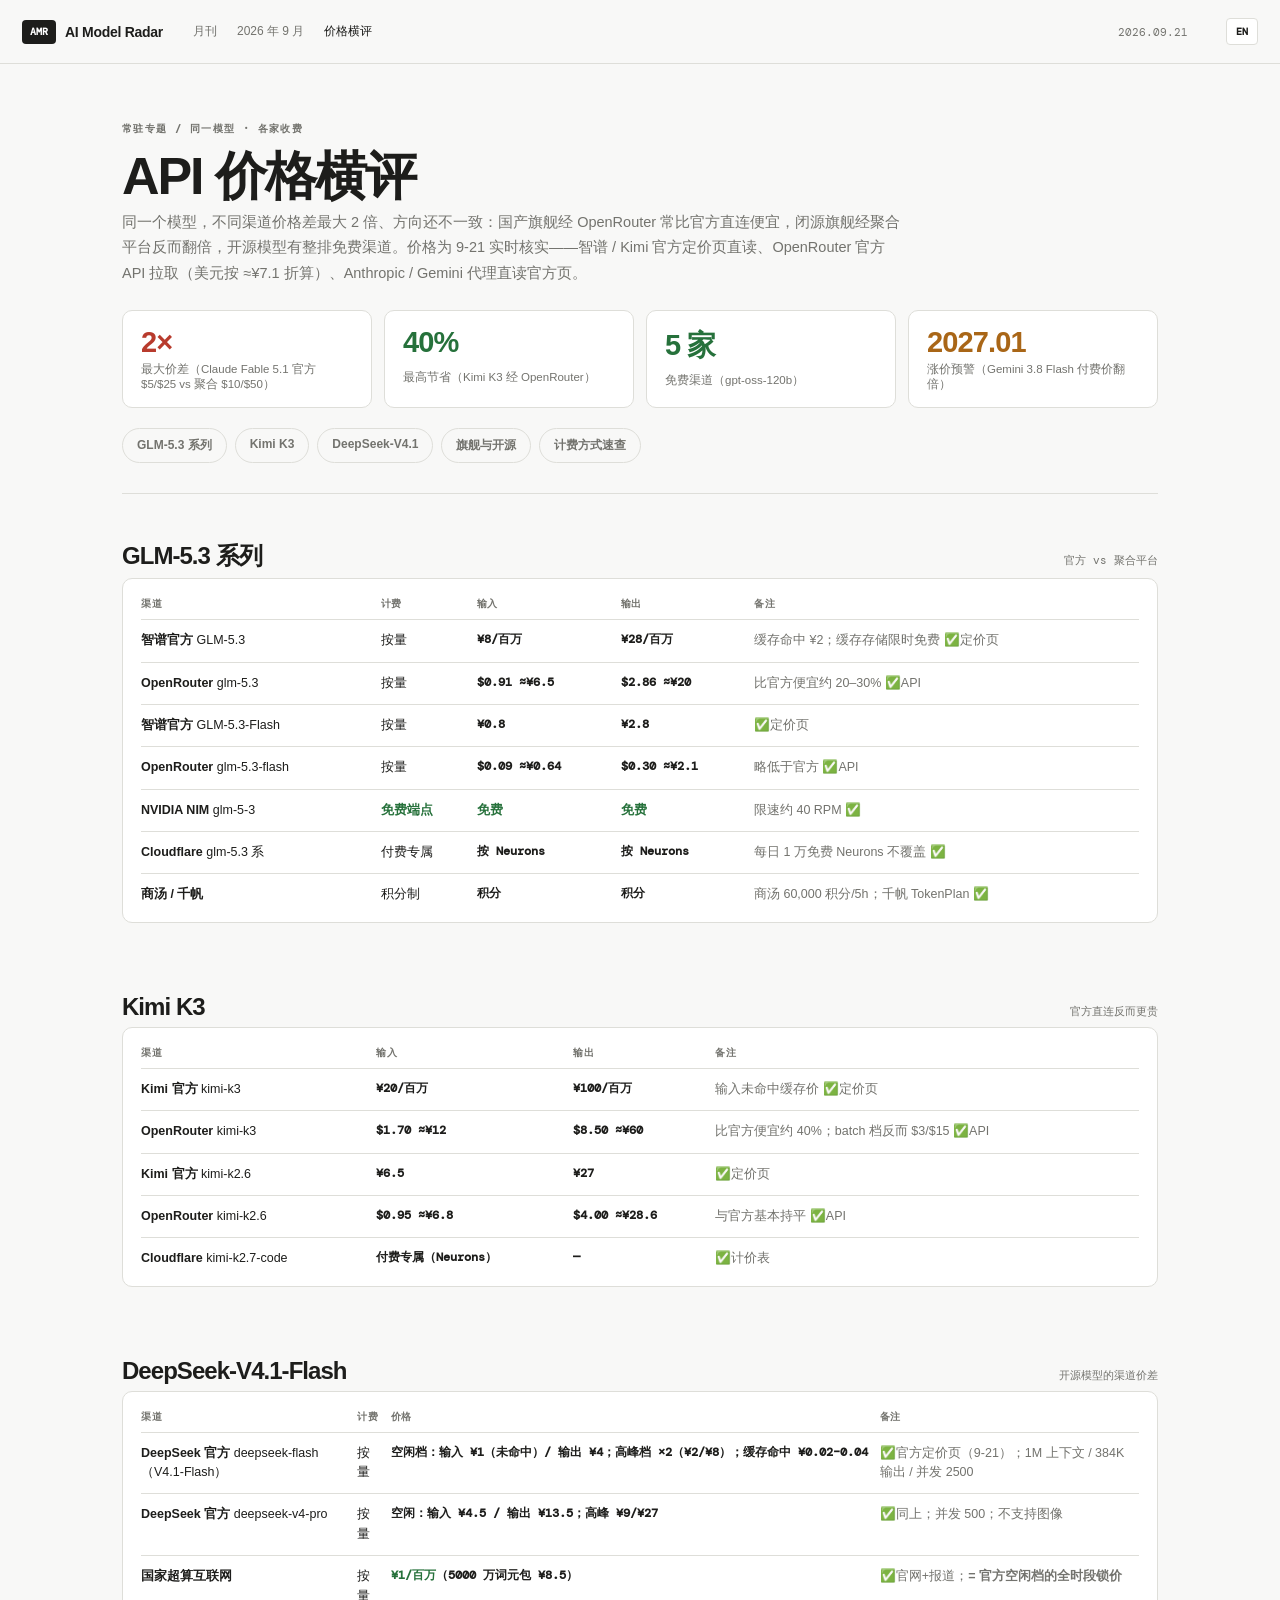
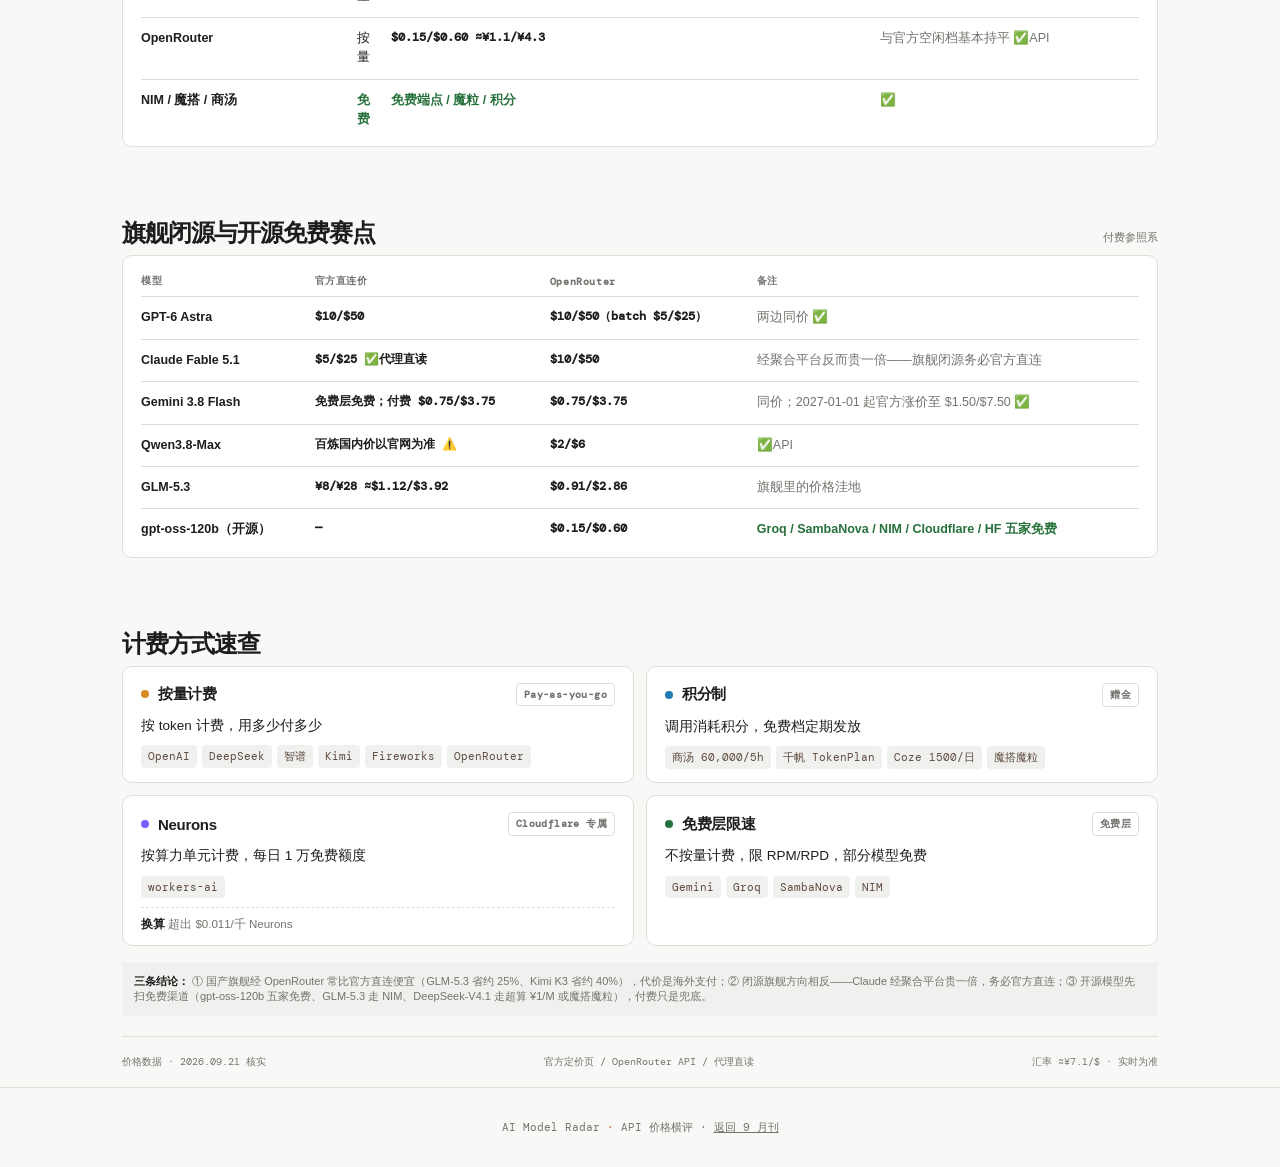
==== commit ce653ad2: "Fill in DeepSeek official price list (reader-provided): off-peak matches SCNet and OpenRouter" ====
--- a/pricing.html
+++ b/pricing.html
@@ -43,9 +43,10 @@
 <div class="amr-sec-head"><h2>DeepSeek-V4.1-Flash</h2><span class="count-label">开源模型的渠道价差</span></div>
 <div class="amr-cmp-wrap"><table class="amr-cmp">
 <tr><th>渠道</th><th>计费</th><th>价格</th><th>备注</th></tr>
-<tr><td><b>DeepSeek 官方</b></td><td>按量</td><td class="num">文档未列明（deepseek-flash 统一命名；错峰半价）</td><td class="note">⚠️ 以控制台刊例为准</td></tr>
-<tr><td><b><a href="https://www.scnet.cn" target="_blank" rel="noopener">国家超算互联网</a></b></td><td>按量</td><td class="num"><span class="free">¥1/百万</span>（5000 万词元包 ¥8.5）</td><td class="note">✅官网+报道</td></tr>
-<tr><td><b>OpenRouter</b></td><td>按量</td><td class="num">$0.15/$0.60 ≈¥1.1/¥4.3</td><td class="note">输入价≈超算，输出价高约 4 倍 ✅API</td></tr>
+<tr><td><b>DeepSeek 官方</b> deepseek-flash（V4.1-Flash）</td><td>按量</td><td class="num">空闲档：输入 ¥1（未命中）/ 输出 ¥4；高峰档 ×2（¥2/¥8）；缓存命中 ¥0.02–0.04</td><td class="note">✅官方定价页（9-21）；1M 上下文 / 384K 输出 / 并发 2500</td></tr>
+<tr><td><b>DeepSeek 官方</b> deepseek-v4-pro</td><td>按量</td><td class="num">空闲：输入 ¥4.5 / 输出 ¥13.5；高峰 ¥9/¥27</td><td class="note">✅同上；并发 500；不支持图像</td></tr>
+<tr><td><b><a href="https://www.scnet.cn" target="_blank" rel="noopener">国家超算互联网</a></b></td><td>按量</td><td class="num"><span class="free">¥1/百万</span>（5000 万词元包 ¥8.5）</td><td class="note">✅官网+报道；<b>= 官方空闲档的全时段锁价</b></td></tr>
+<tr><td><b>OpenRouter</b></td><td>按量</td><td class="num">$0.15/$0.60 ≈¥1.1/¥4.3</td><td class="note">与官方空闲档基本持平 ✅API</td></tr>
 <tr><td><b>NIM / 魔搭 / 商汤</b></td><td><span class="free">免费</span></td><td class="free">免费端点 / 魔粒 / 积分</td><td class="note">✅</td></tr>
 </table></div>
 </section>
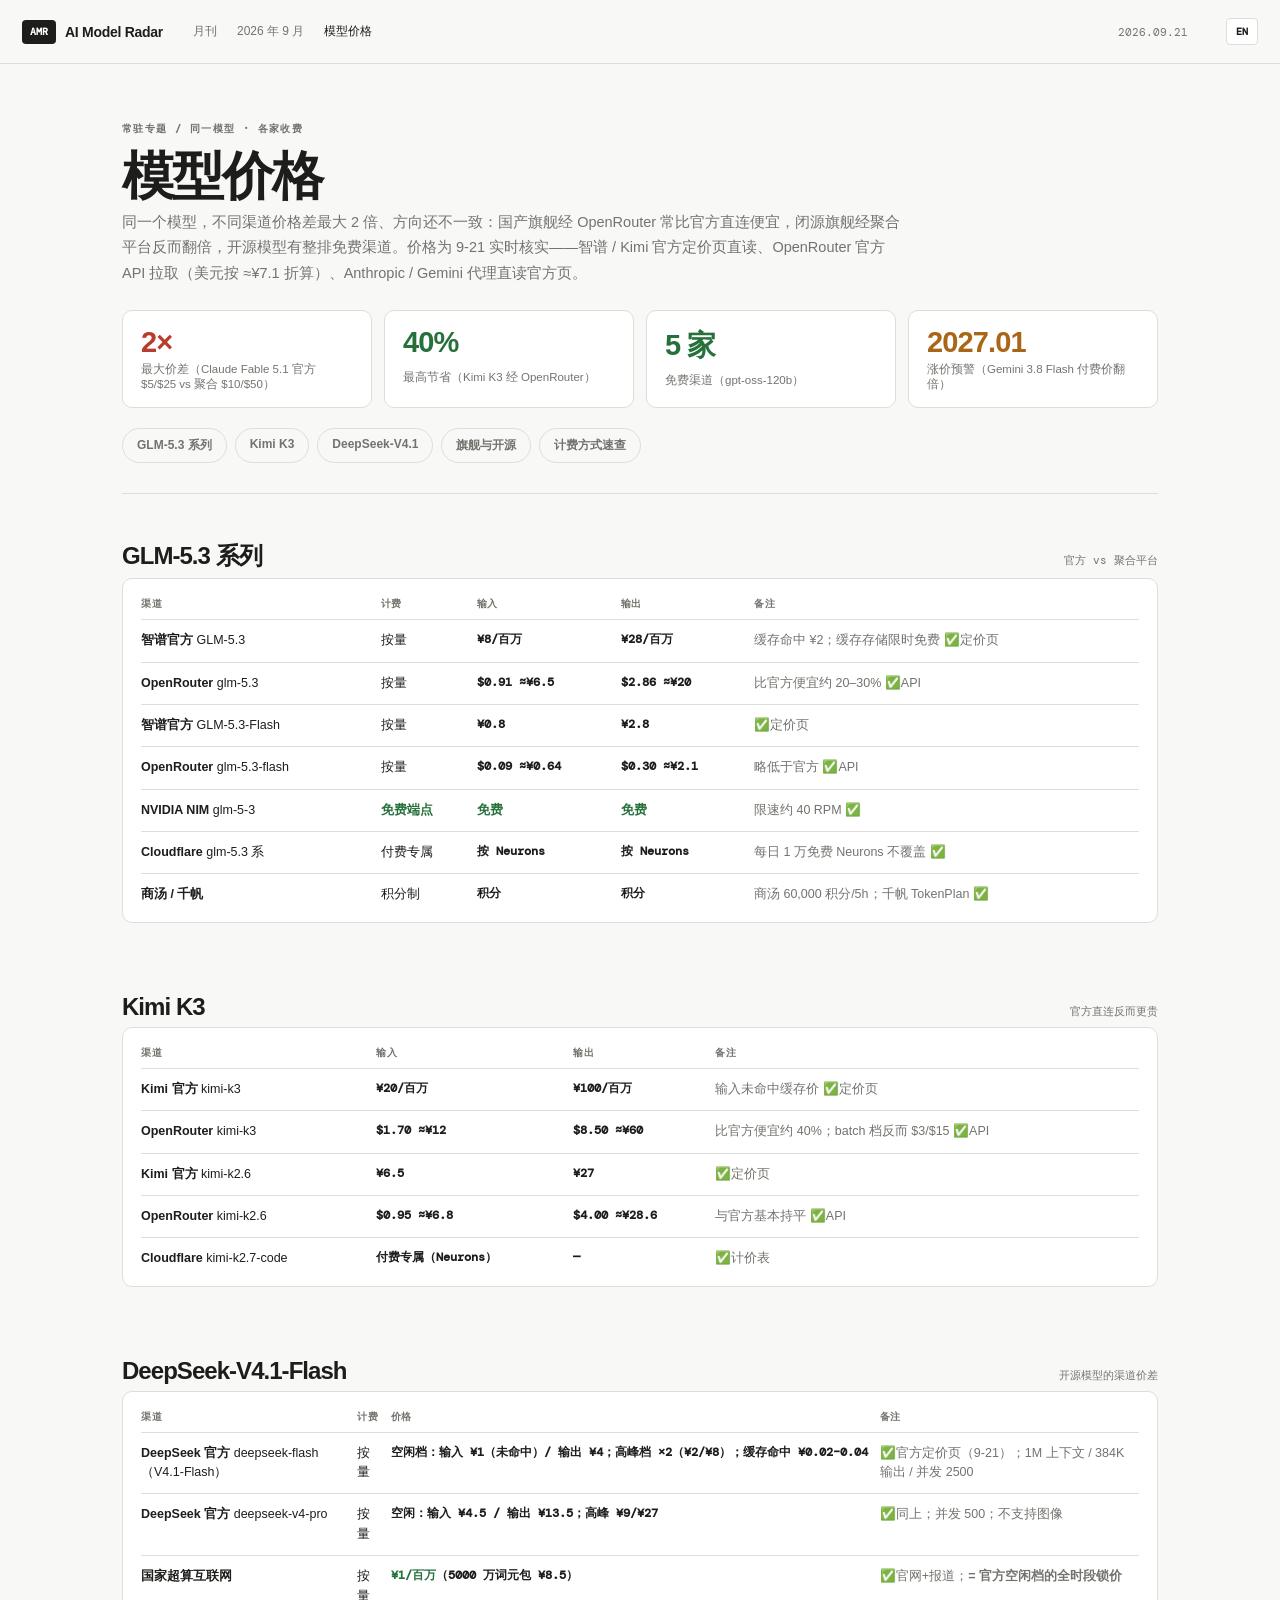
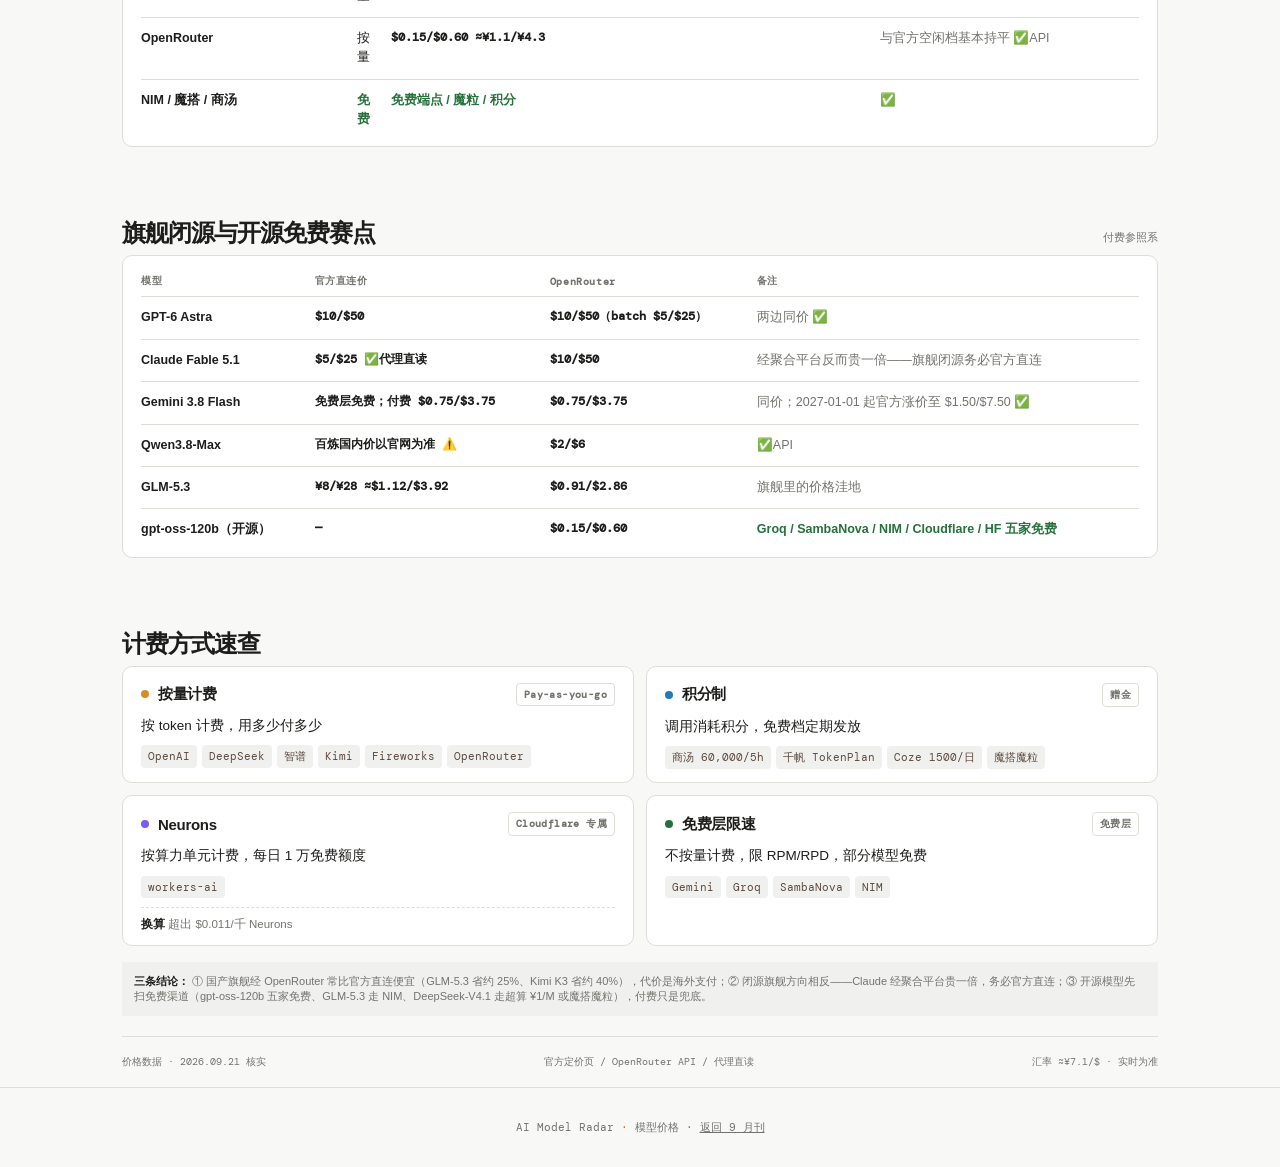
==== commit 8c62f126: "Rename price section to 模型价格 across site" ====
--- a/pricing.html
+++ b/pricing.html
@@ -1,8 +1,8 @@
-<!doctype html><html lang="zh-CN"><head><meta charset="utf-8"><meta name="viewport" content="width=device-width,initial-scale=1"><title>API 价格横评 · AI Model Radar</title><meta name="description" content="同一模型，各家 API 收费横向对比：官方直连 vs 聚合平台 vs 免费渠道，数据 2026-09-21 核实"><link rel="stylesheet" href="styles.css"></head><body><header class="site-header"><a class="wordmark" href="index.html"><span class="logo">AMR</span><span>AI Model Radar</span></a><nav class="nav"><a href="index.html">月刊</a><a href="issues/2026-09.html">2026 年 9 月</a><a class="active" href="pricing.html">价格横评</a></nav><span class="date-chip">2026.09.21</span></header><main class="shell issue-shell">
+<!doctype html><html lang="zh-CN"><head><meta charset="utf-8"><meta name="viewport" content="width=device-width,initial-scale=1"><title>模型价格 · AI Model Radar</title><meta name="description" content="同一模型，各家 API 收费情况：官方直连 vs 聚合平台 vs 免费渠道，数据 2026-09-21 核实"><link rel="stylesheet" href="styles.css"></head><body><header class="site-header"><a class="wordmark" href="index.html"><span class="logo">AMR</span><span>AI Model Radar</span></a><nav class="nav"><a href="index.html">月刊</a><a href="issues/2026-09.html">2026 年 9 月</a><a class="active" href="pricing.html">模型价格</a></nav><span class="date-chip">2026.09.21</span></header><main class="shell issue-shell">
 
 <section class="amr-hero">
 <span class="overline">常驻专题 / 同一模型 · 各家收费</span>
-<h1>API 价格横评</h1>
+<h1>模型价格</h1>
 <p class="amr-hero-lead">同一个模型，不同渠道价格差最大 2 倍、方向还不一致：国产旗舰经 OpenRouter 常比官方直连便宜，闭源旗舰经聚合平台反而翻倍，开源模型有整排免费渠道。价格为 9-21 实时核实——智谱 / Kimi 官方定价页直读、OpenRouter 官方 API 拉取（美元按 ≈¥7.1 折算）、Anthropic / Gemini 代理直读官方页。</p>
 <div class="amr-stats">
 <div class="amr-stat bad"><b>2×</b><span>最大价差（Claude Fable 5.1 官方 $5/$25 vs 聚合 $10/$50）</span></div>
@@ -76,4 +76,4 @@
 </section>
 
 <section class="footer-strip"><span>价格数据 · 2026.09.21 核实</span><span>官方定价页 / OpenRouter API / 代理直读</span><span>汇率 ≈¥7.1/$ · 实时为准</span></section>
-</main><footer class="site-footer">AI Model Radar <span>·</span> API 价格横评 · <a href="issues/2026-09.html" style="text-decoration:underline">返回 9 月刊</a></footer><script src="i18n.js"></script></body></html>
+</main><footer class="site-footer">AI Model Radar <span>·</span> 模型价格 · <a href="issues/2026-09.html" style="text-decoration:underline">返回 9 月刊</a></footer><script src="i18n.js"></script></body></html>
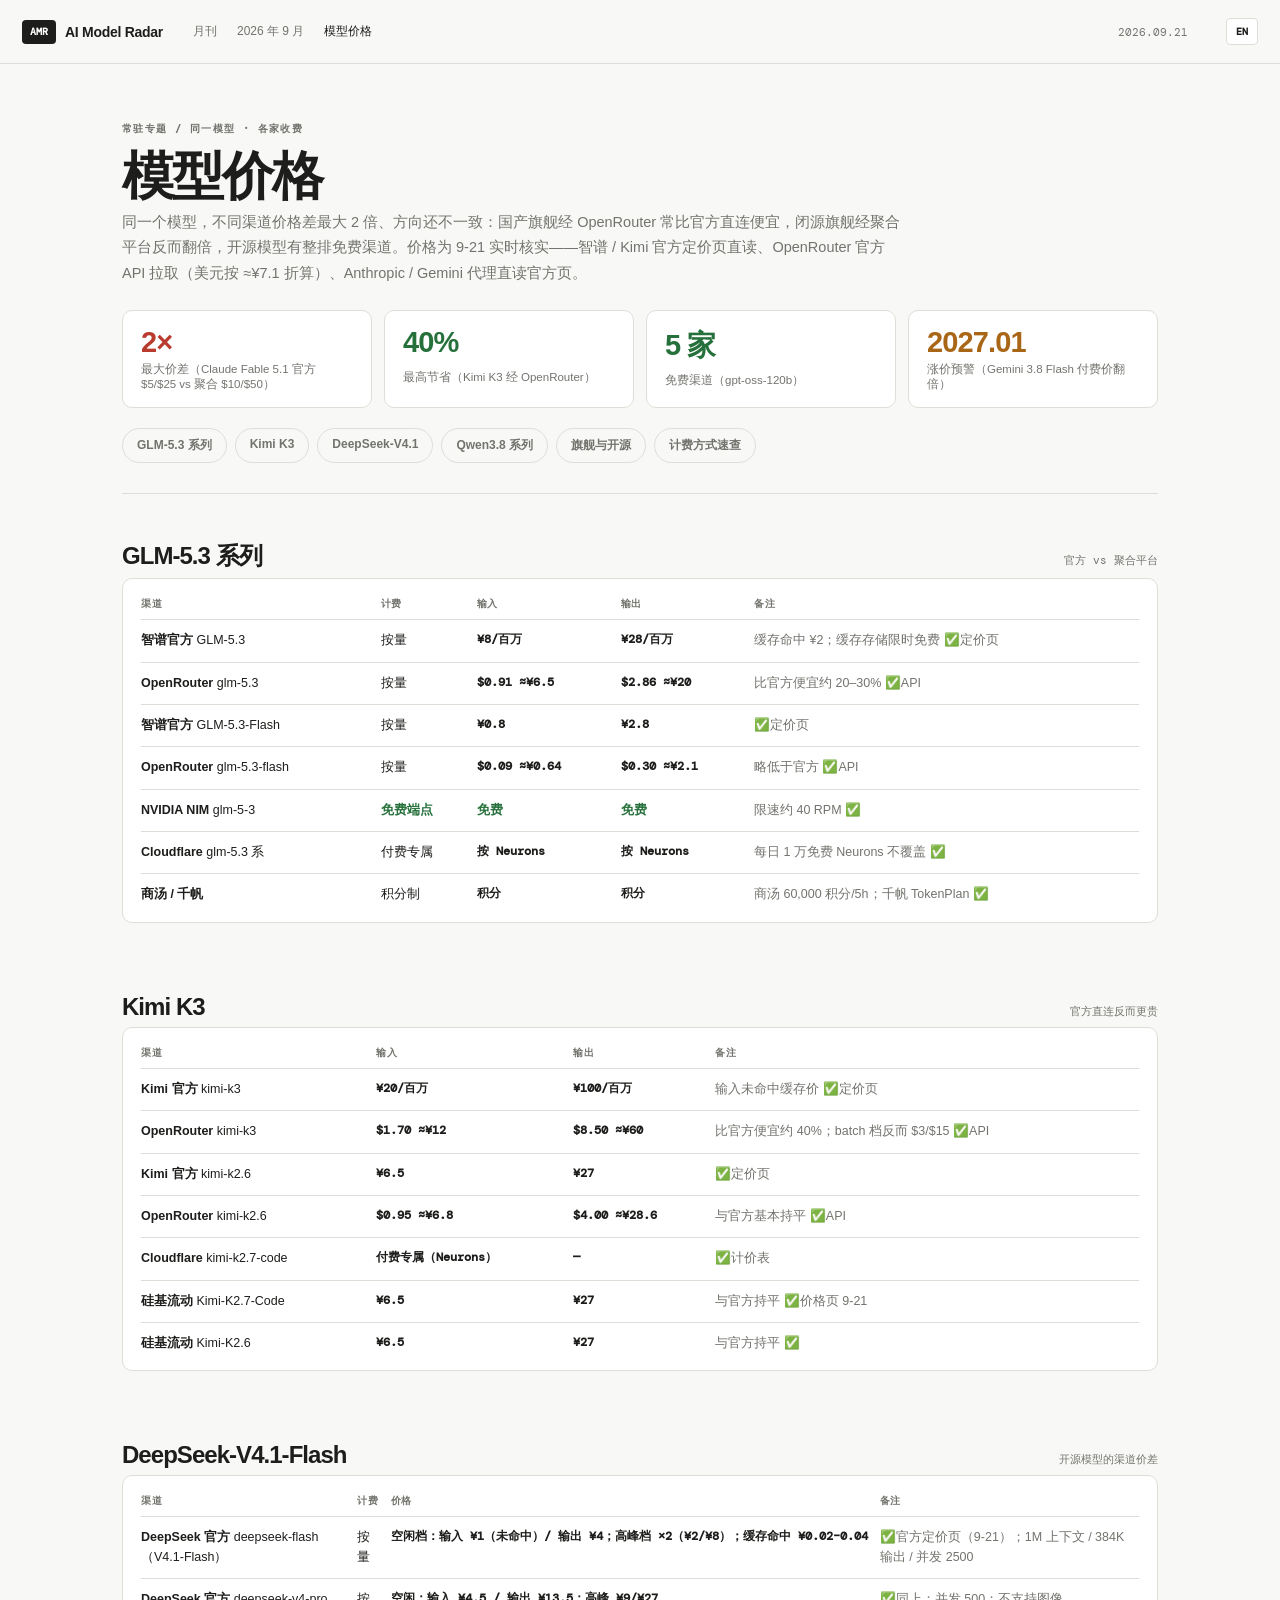
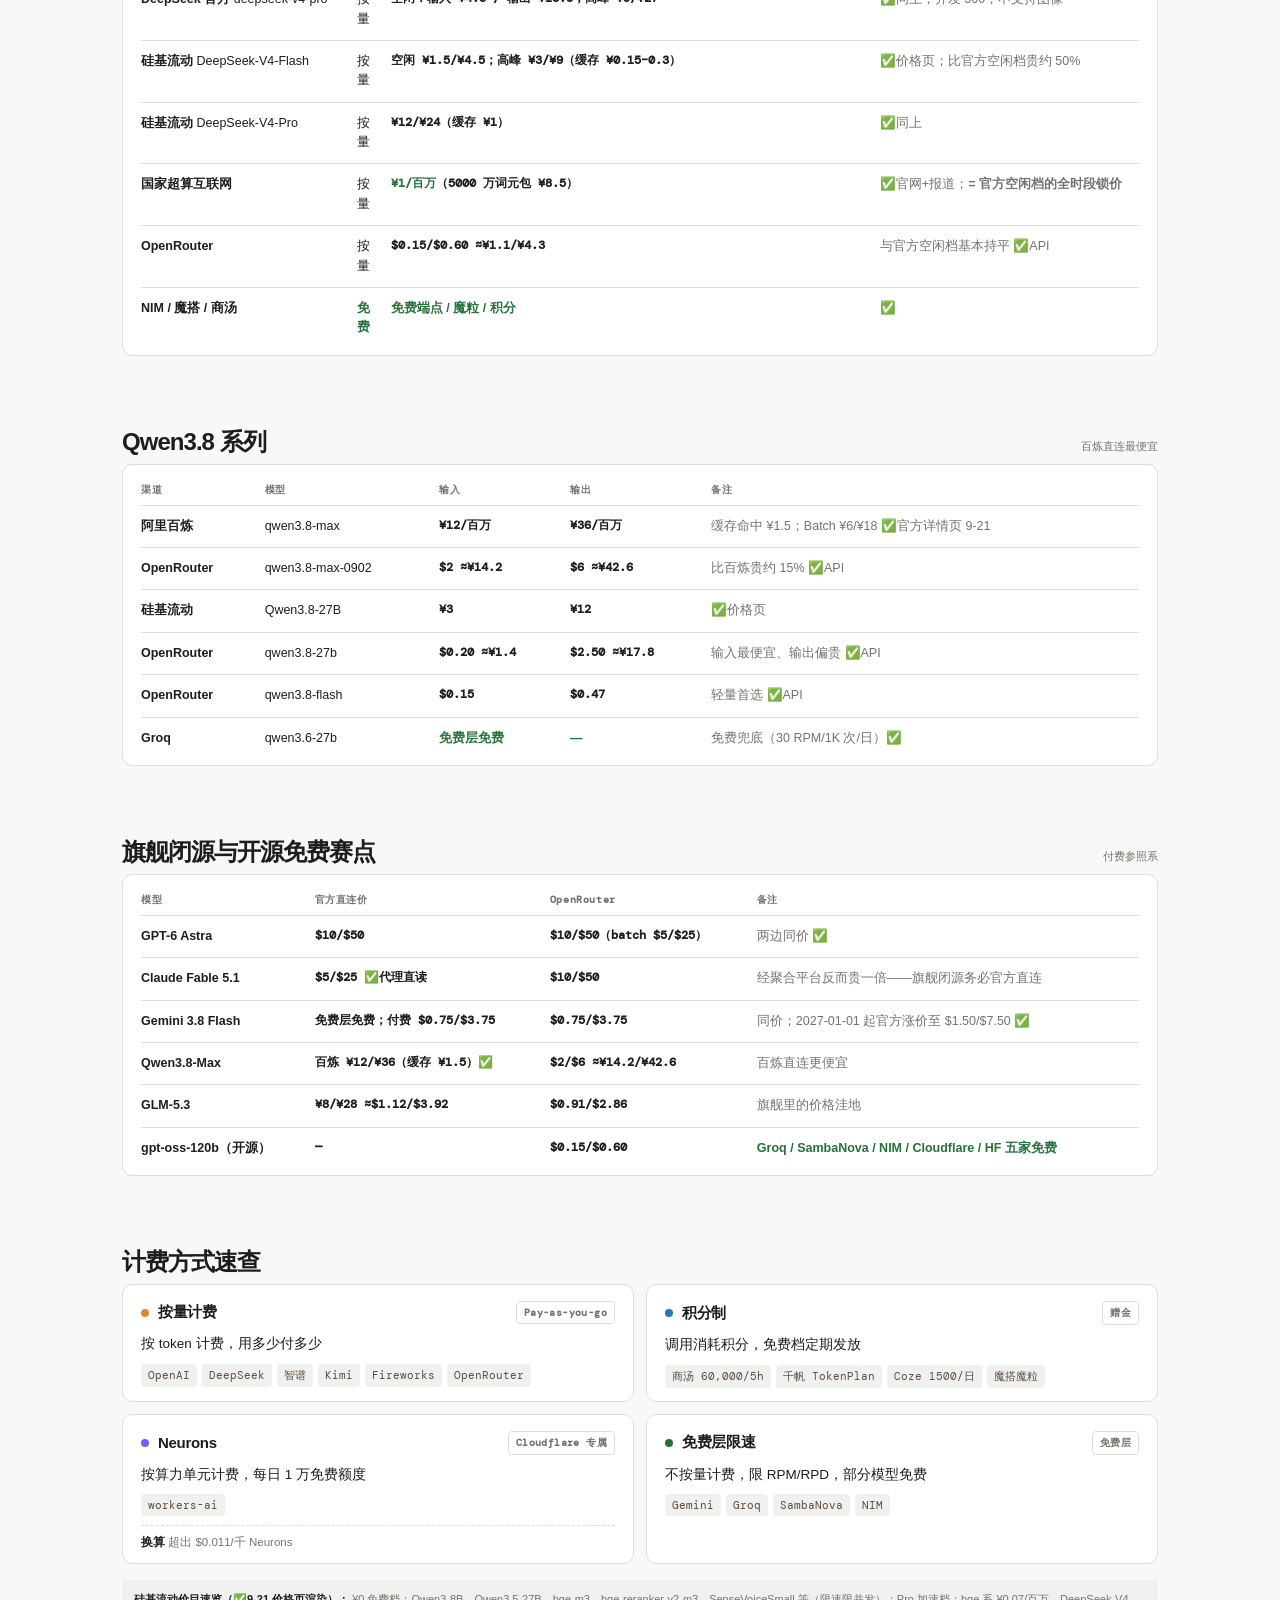
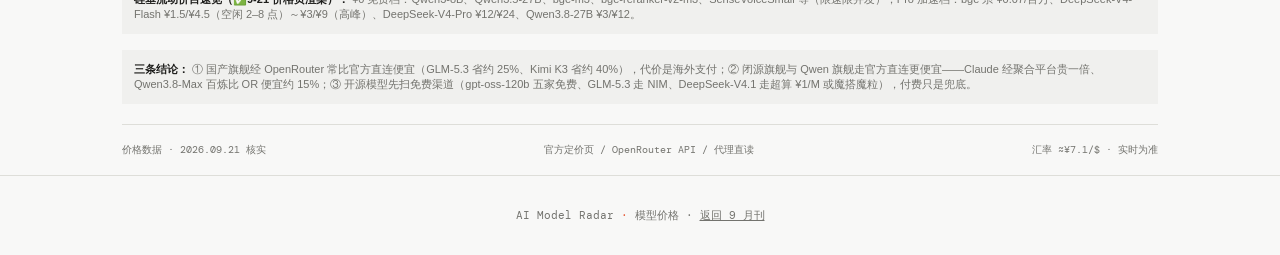
==== commit dec2bce8: "Expand pricing coverage: SiliconFlow full list, Bailian qwen3.8-max, new Qwen table" ====
--- a/pricing.html
+++ b/pricing.html
@@ -10,7 +10,7 @@
 <div class="amr-stat ok"><b>5 家</b><span>免费渠道（gpt-oss-120b）</span></div>
 <div class="amr-stat warn"><b>2027.01</b><span>涨价预警（Gemini 3.8 Flash 付费价翻倍）</span></div>
 </div>
-<div class="amr-jump"><a href="#glm">GLM-5.3 系列</a><a href="#kimi">Kimi K3</a><a href="#deepseek">DeepSeek-V4.1</a><a href="#flagship">旗舰与开源</a><a href="#billing">计费方式速查</a></div>
+<div class="amr-jump"><a href="#glm">GLM-5.3 系列</a><a href="#kimi">Kimi K3</a><a href="#deepseek">DeepSeek-V4.1</a><a href="#qwen">Qwen3.8 系列</a><a href="#flagship">旗舰与开源</a><a href="#billing">计费方式速查</a></div>
 </section>
 
 <section id="glm" class="amr-section">
@@ -36,6 +36,8 @@
 <tr><td><b>Kimi 官方</b> kimi-k2.6</td><td class="num">¥6.5</td><td class="num">¥27</td><td class="note">✅定价页</td></tr>
 <tr><td><b>OpenRouter</b> kimi-k2.6</td><td class="num">$0.95 ≈¥6.8</td><td class="num">$4.00 ≈¥28.6</td><td class="note">与官方基本持平 ✅API</td></tr>
 <tr><td><b>Cloudflare</b> kimi-k2.7-code</td><td class="num">付费专属（Neurons）</td><td class="num">—</td><td class="note">✅计价表</td></tr>
+<tr><td><b><a href="https://siliconflow.cn/pricing" target="_blank" rel="noopener">硅基流动</a></b> Kimi-K2.7-Code</td><td class="num">¥6.5</td><td class="num">¥27</td><td class="note">与官方持平 ✅价格页 9-21</td></tr>
+<tr><td><b>硅基流动</b> Kimi-K2.6</td><td class="num">¥6.5</td><td class="num">¥27</td><td class="note">与官方持平 ✅</td></tr>
 </table></div>
 </section>
 
@@ -45,9 +47,24 @@
 <tr><th>渠道</th><th>计费</th><th>价格</th><th>备注</th></tr>
 <tr><td><b>DeepSeek 官方</b> deepseek-flash（V4.1-Flash）</td><td>按量</td><td class="num">空闲档：输入 ¥1（未命中）/ 输出 ¥4；高峰档 ×2（¥2/¥8）；缓存命中 ¥0.02–0.04</td><td class="note">✅官方定价页（9-21）；1M 上下文 / 384K 输出 / 并发 2500</td></tr>
 <tr><td><b>DeepSeek 官方</b> deepseek-v4-pro</td><td>按量</td><td class="num">空闲：输入 ¥4.5 / 输出 ¥13.5；高峰 ¥9/¥27</td><td class="note">✅同上；并发 500；不支持图像</td></tr>
+<tr><td><b><a href="https://siliconflow.cn/pricing" target="_blank" rel="noopener">硅基流动</a></b> DeepSeek-V4-Flash</td><td>按量</td><td class="num">空闲 ¥1.5/¥4.5；高峰 ¥3/¥9（缓存 ¥0.15–0.3）</td><td class="note">✅价格页；比官方空闲档贵约 50%</td></tr>
+<tr><td><b>硅基流动</b> DeepSeek-V4-Pro</td><td>按量</td><td class="num">¥12/¥24（缓存 ¥1）</td><td class="note">✅同上</td></tr>
 <tr><td><b><a href="https://www.scnet.cn" target="_blank" rel="noopener">国家超算互联网</a></b></td><td>按量</td><td class="num"><span class="free">¥1/百万</span>（5000 万词元包 ¥8.5）</td><td class="note">✅官网+报道；<b>= 官方空闲档的全时段锁价</b></td></tr>
 <tr><td><b>OpenRouter</b></td><td>按量</td><td class="num">$0.15/$0.60 ≈¥1.1/¥4.3</td><td class="note">与官方空闲档基本持平 ✅API</td></tr>
 <tr><td><b>NIM / 魔搭 / 商汤</b></td><td><span class="free">免费</span></td><td class="free">免费端点 / 魔粒 / 积分</td><td class="note">✅</td></tr>
+</table></div>
+</section>
+
+<section id="qwen" class="amr-section">
+<div class="amr-sec-head"><h2>Qwen3.8 系列</h2><span class="count-label">百炼直连最便宜</span></div>
+<div class="amr-cmp-wrap"><table class="amr-cmp">
+<tr><th>渠道</th><th>模型</th><th>输入</th><th>输出</th><th>备注</th></tr>
+<tr><td><b><a href="https://help.aliyun.com/zh/model-studio/qwen3-8-max" target="_blank" rel="noopener">阿里百炼</a></b></td><td>qwen3.8-max</td><td class="num">¥12/百万</td><td class="num">¥36/百万</td><td class="note">缓存命中 ¥1.5；Batch ¥6/¥18 ✅官方详情页 9-21</td></tr>
+<tr><td><b>OpenRouter</b></td><td>qwen3.8-max-0902</td><td class="num">$2 ≈¥14.2</td><td class="num">$6 ≈¥42.6</td><td class="note">比百炼贵约 15% ✅API</td></tr>
+<tr><td><b>硅基流动</b></td><td>Qwen3.8-27B</td><td class="num">¥3</td><td class="num">¥12</td><td class="note">✅价格页</td></tr>
+<tr><td><b>OpenRouter</b></td><td>qwen3.8-27b</td><td class="num">$0.20 ≈¥1.4</td><td class="num">$2.50 ≈¥17.8</td><td class="note">输入最便宜、输出偏贵 ✅API</td></tr>
+<tr><td><b>OpenRouter</b></td><td>qwen3.8-flash</td><td class="num">$0.15</td><td class="num">$0.47</td><td class="note">轻量首选 ✅API</td></tr>
+<tr><td><b>Groq</b></td><td>qwen3.6-27b</td><td class="free">免费层免费</td><td class="free">—</td><td class="note">免费兜底（30 RPM/1K 次/日）✅</td></tr>
 </table></div>
 </section>
 
@@ -58,7 +75,7 @@
 <tr><td><b>GPT-6 Astra</b></td><td class="num">$10/$50</td><td class="num">$10/$50（batch $5/$25）</td><td class="note">两边同价 ✅</td></tr>
 <tr><td><b>Claude Fable 5.1</b></td><td class="num">$5/$25 ✅代理直读</td><td class="num">$10/$50</td><td class="note">经聚合平台反而贵一倍——旗舰闭源务必官方直连</td></tr>
 <tr><td><b><a href="https://ai.google.dev/gemini-api/docs/pricing" target="_blank" rel="noopener">Gemini 3.8 Flash</a></b></td><td class="num">免费层免费；付费 $0.75/$3.75</td><td class="num">$0.75/$3.75</td><td class="note">同价；2027-01-01 起官方涨价至 $1.50/$7.50 ✅</td></tr>
-<tr><td><b>Qwen3.8-Max</b></td><td class="num">百炼国内价以官网为准 ⚠️</td><td class="num">$2/$6</td><td class="note">✅API</td></tr>
+<tr><td><b>Qwen3.8-Max</b></td><td class="num">百炼 ¥12/¥36（缓存 ¥1.5）✅</td><td class="num">$2/$6 ≈¥14.2/¥42.6</td><td class="note">百炼直连更便宜</td></tr>
 <tr><td><b>GLM-5.3</b></td><td class="num">¥8/¥28 ≈$1.12/$3.92</td><td class="num">$0.91/$2.86</td><td class="note">旗舰里的价格洼地</td></tr>
 <tr><td><b>gpt-oss-120b（开源）</b></td><td class="num">—</td><td class="num">$0.15/$0.60</td><td class="note"><span class="free">Groq / SambaNova / NIM / Cloudflare / HF 五家免费</span></td></tr>
 </table></div>
@@ -72,7 +89,8 @@
 <div class="amr-card"><div class="amr-card-top"><span class="amr-dot dot-violet"></span><b>Neurons</b><span class="amr-way">Cloudflare 专属</span></div><div class="amr-free">按算力单元计费，每日 1 万免费额度</div><div class="amr-chips"><code>workers-ai</code></div><div class="amr-meta"><span><b>换算</b> 超出 $0.011/千 Neurons</span></div></div>
 <div class="amr-card"><div class="amr-card-top"><span class="amr-dot dot-green"></span><b>免费层限速</b><span class="amr-way">Free tier</span></div><div class="amr-free">不按量计费，限 RPM/RPD，部分模型免费</div><div class="amr-chips"><code>Gemini</code><code>Groq</code><code>SambaNova</code><code>NIM</code></div></div>
 </div>
-<div class="special-row"><b>三条结论：</b> ① 国产旗舰经 OpenRouter 常比官方直连便宜（GLM-5.3 省约 25%、Kimi K3 省约 40%），代价是海外支付；② 闭源旗舰方向相反——Claude 经聚合平台贵一倍，务必官方直连；③ 开源模型先扫免费渠道（gpt-oss-120b 五家免费、GLM-5.3 走 NIM、DeepSeek-V4.1 走超算 ¥1/M 或魔搭魔粒），付费只是兜底。</div>
+<div class="special-row"><b>硅基流动价目速览（✅9-21 价格页渲染）：</b> ¥0 免费档：Qwen3-8B、Qwen3.5-27B、bge-m3、bge-reranker-v2-m3、SenseVoiceSmall 等（限速限并发）；Pro 加速档：bge 系 ¥0.07/百万、DeepSeek-V4-Flash ¥1.5/¥4.5（空闲 2–8 点）～¥3/¥9（高峰）、DeepSeek-V4-Pro ¥12/¥24、Qwen3.8-27B ¥3/¥12。</div>
+<div class="special-row"><b>三条结论：</b> ① 国产旗舰经 OpenRouter 常比官方直连便宜（GLM-5.3 省约 25%、Kimi K3 省约 40%），代价是海外支付；② 闭源旗舰与 Qwen 旗舰走官方直连更便宜——Claude 经聚合平台贵一倍、Qwen3.8-Max 百炼比 OR 便宜约 15%；③ 开源模型先扫免费渠道（gpt-oss-120b 五家免费、GLM-5.3 走 NIM、DeepSeek-V4.1 走超算 ¥1/M 或魔搭魔粒），付费只是兜底。</div>
 </section>
 
 <section class="footer-strip"><span>价格数据 · 2026.09.21 核实</span><span>官方定价页 / OpenRouter API / 代理直读</span><span>汇率 ≈¥7.1/$ · 实时为准</span></section>
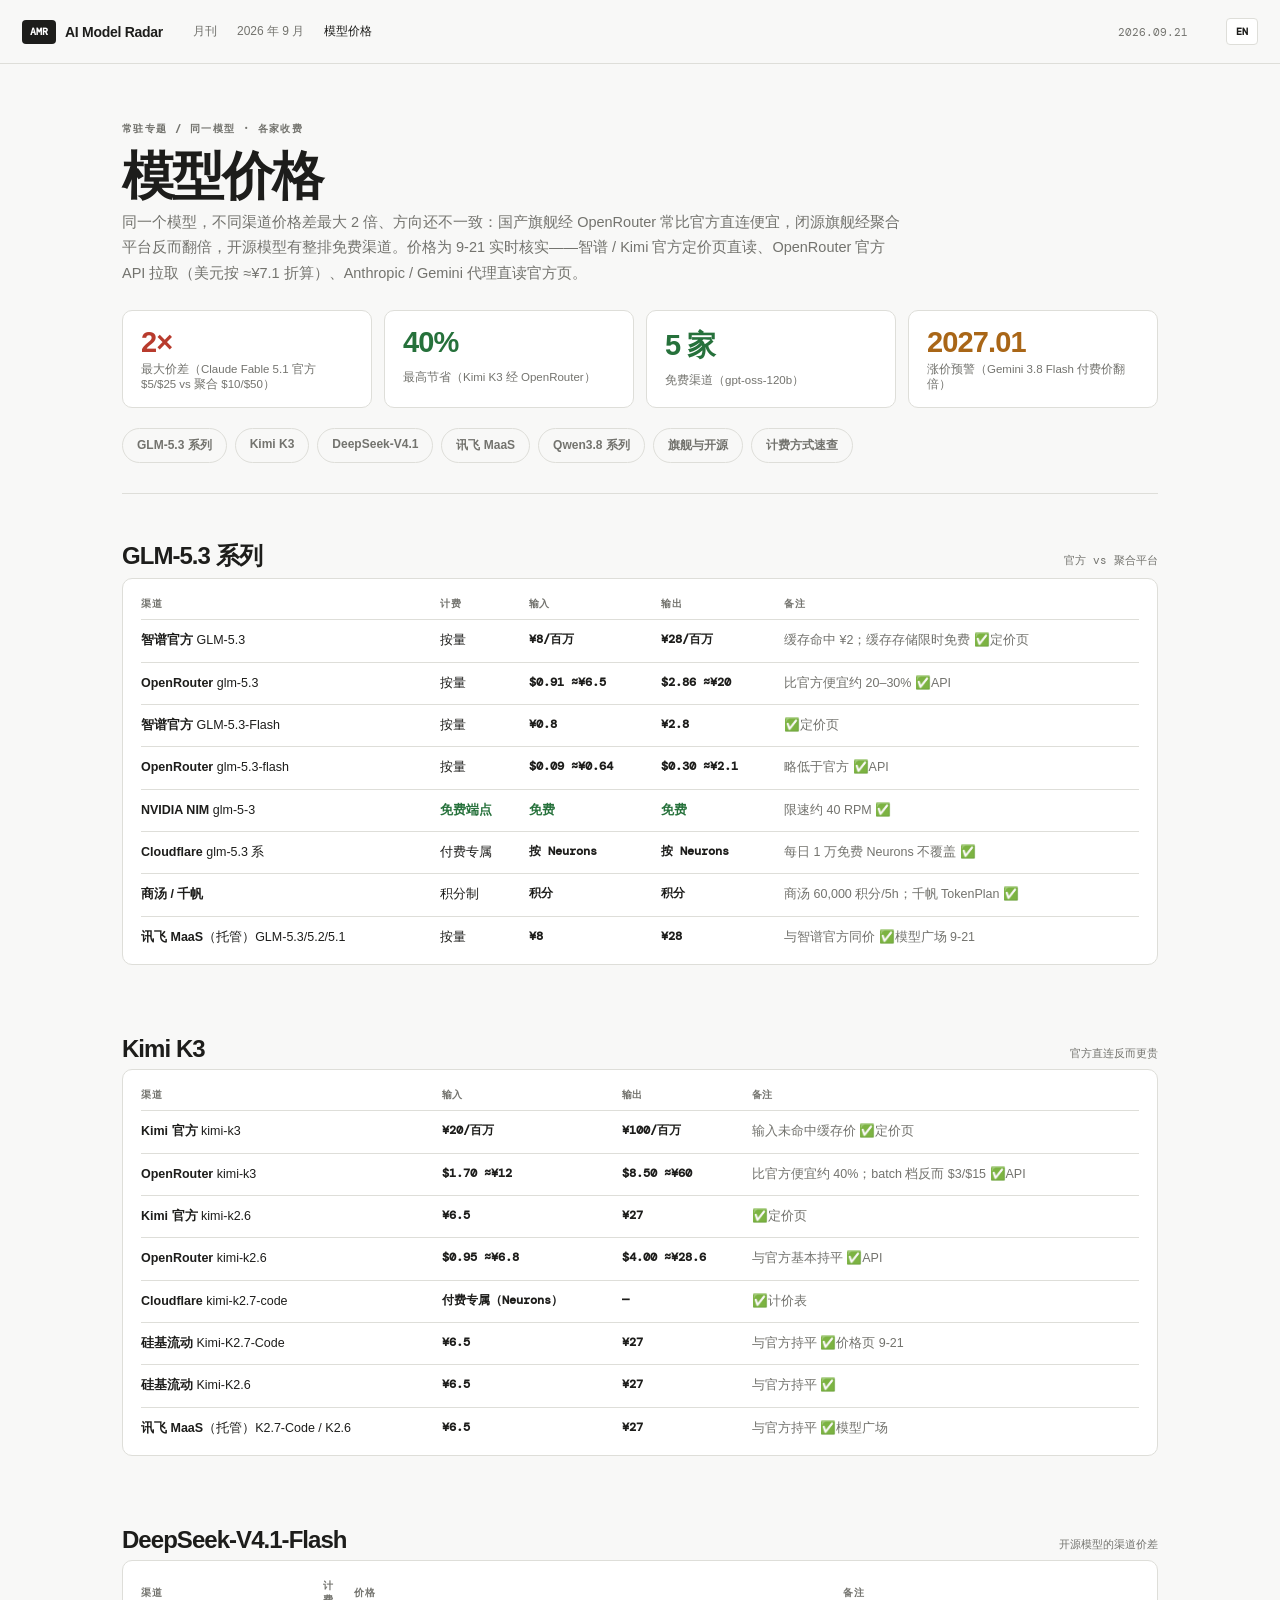
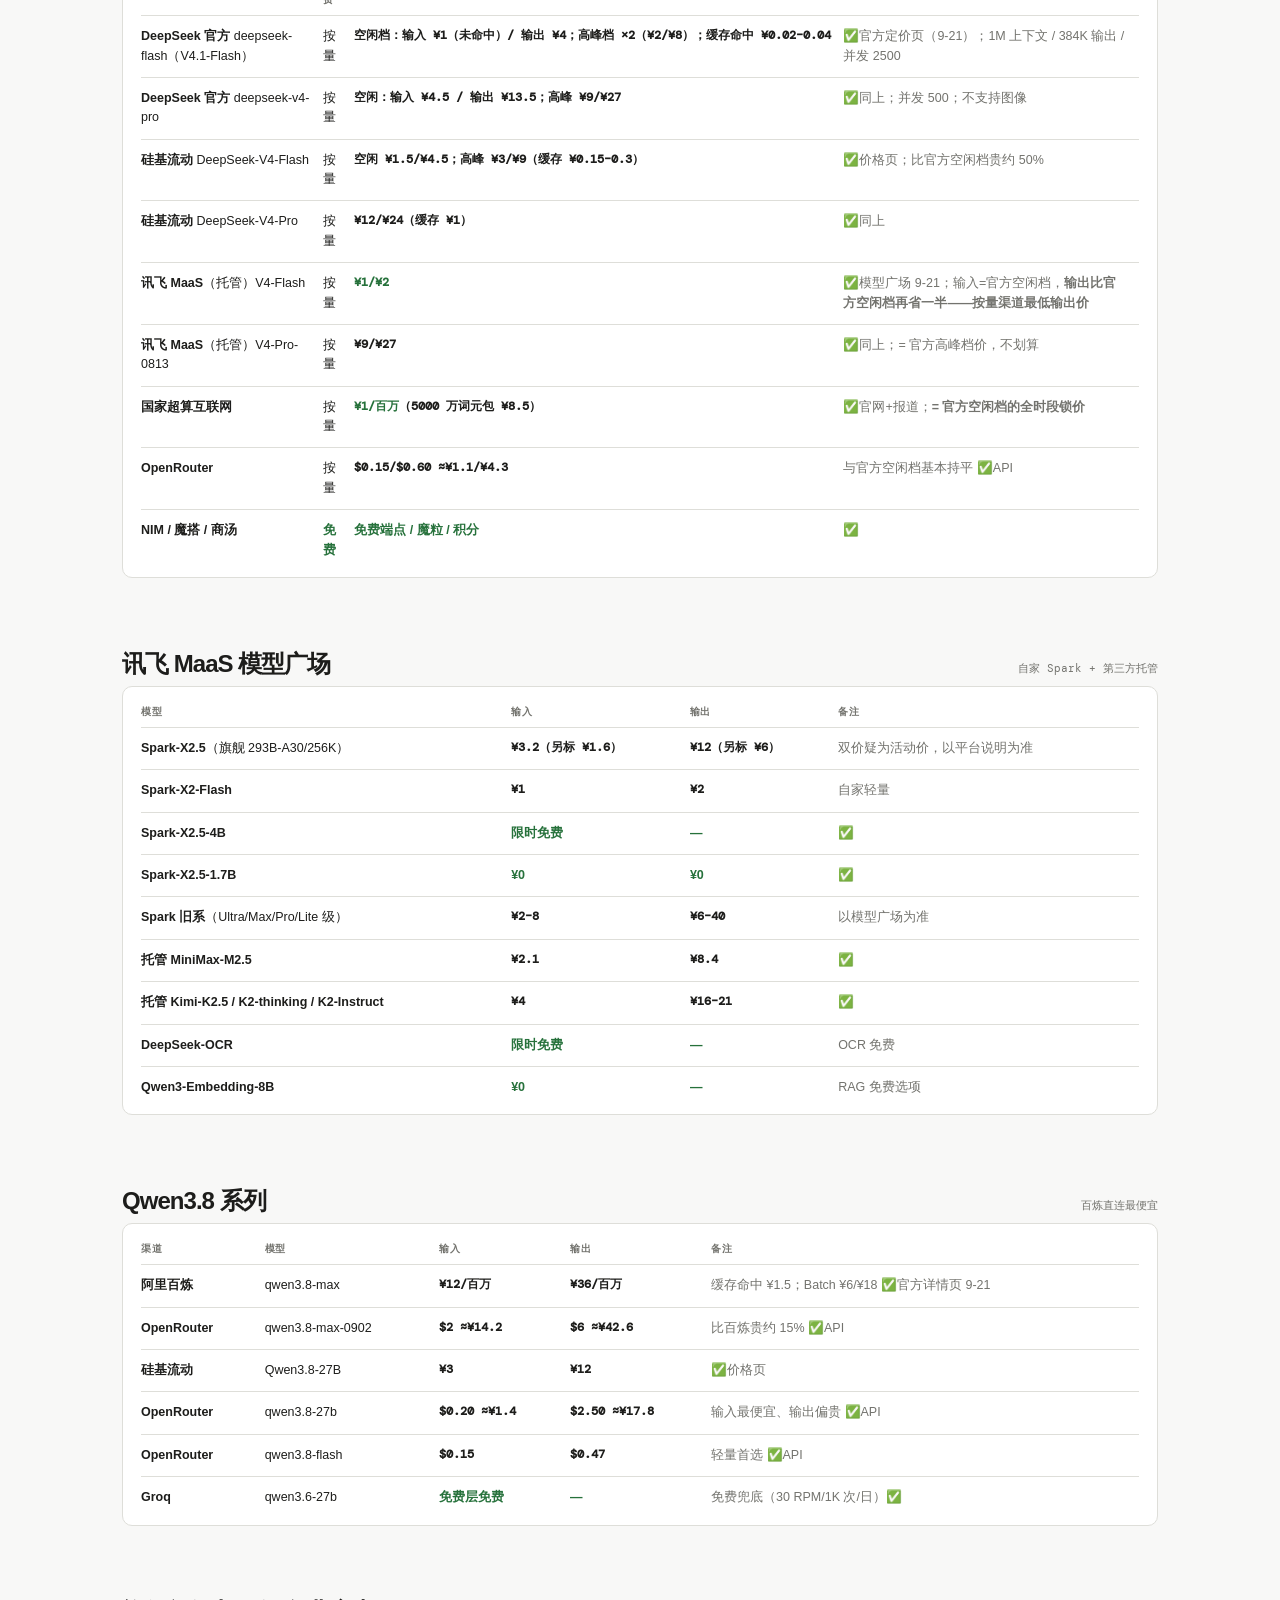
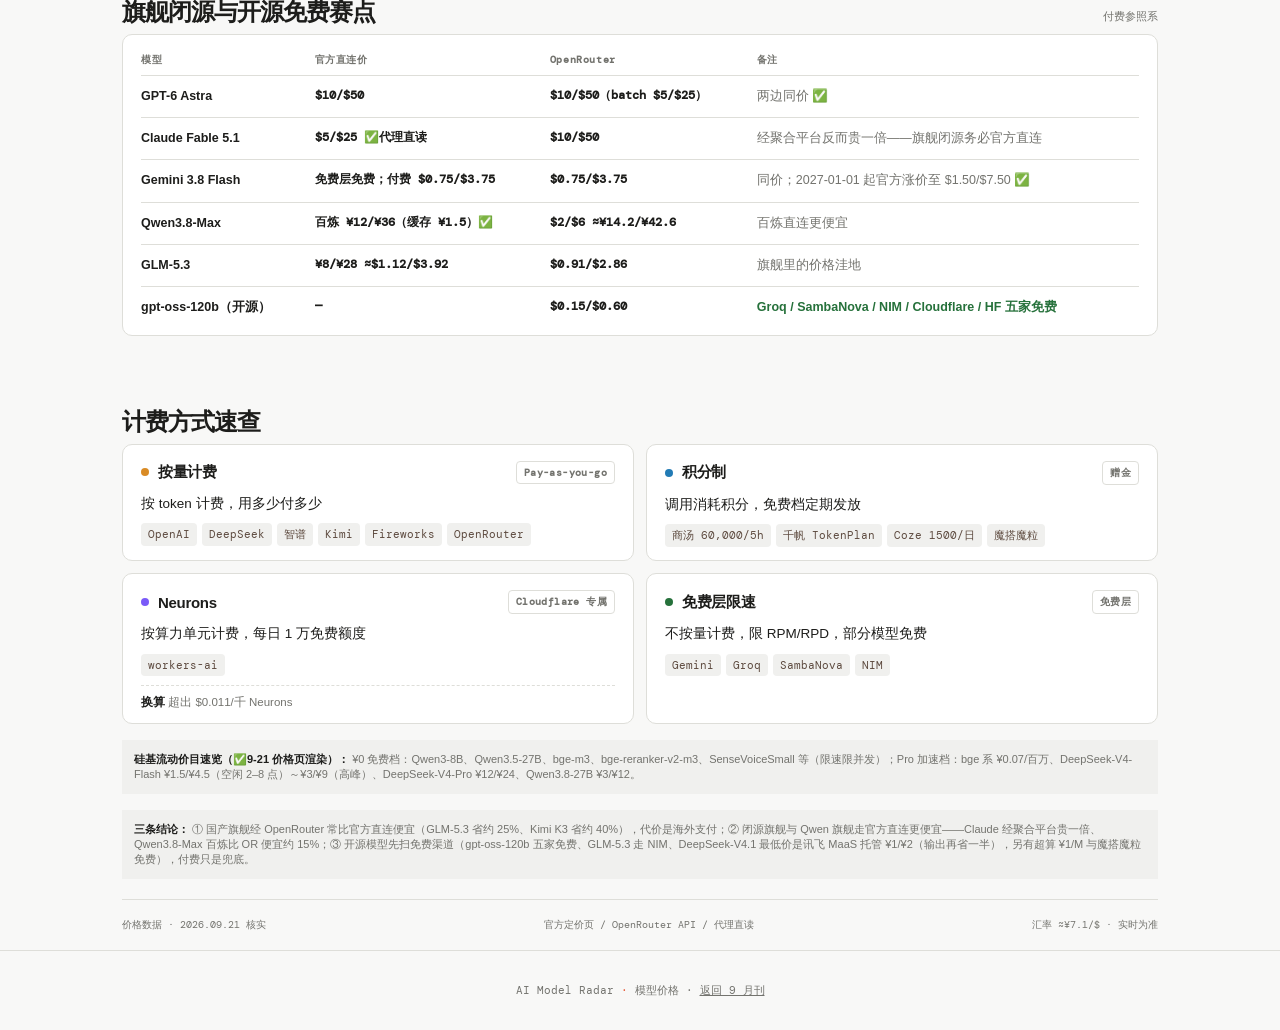
==== commit 6e7bff4e: "Apply iFlytek MaaS section to pricing page (fix missed edit)" ====
--- a/pricing.html
+++ b/pricing.html
@@ -10,7 +10,7 @@
 <div class="amr-stat ok"><b>5 家</b><span>免费渠道（gpt-oss-120b）</span></div>
 <div class="amr-stat warn"><b>2027.01</b><span>涨价预警（Gemini 3.8 Flash 付费价翻倍）</span></div>
 </div>
-<div class="amr-jump"><a href="#glm">GLM-5.3 系列</a><a href="#kimi">Kimi K3</a><a href="#deepseek">DeepSeek-V4.1</a><a href="#qwen">Qwen3.8 系列</a><a href="#flagship">旗舰与开源</a><a href="#billing">计费方式速查</a></div>
+<div class="amr-jump"><a href="#glm">GLM-5.3 系列</a><a href="#kimi">Kimi K3</a><a href="#deepseek">DeepSeek-V4.1</a><a href="#xfyun">讯飞 MaaS</a><a href="#qwen">Qwen3.8 系列</a><a href="#flagship">旗舰与开源</a><a href="#billing">计费方式速查</a></div>
 </section>
 
 <section id="glm" class="amr-section">
@@ -24,6 +24,7 @@
 <tr><td><b><a href="https://build.nvidia.com/models" target="_blank" rel="noopener">NVIDIA NIM</a></b> glm-5-3</td><td><span class="free">免费端点</span></td><td class="free">免费</td><td class="free">免费</td><td class="note">限速约 40 RPM ✅</td></tr>
 <tr><td><b><a href="https://developers.cloudflare.com/workers-ai/platform/pricing/" target="_blank" rel="noopener">Cloudflare</a></b> glm-5.3 系</td><td>付费专属</td><td class="num">按 Neurons</td><td class="num">按 Neurons</td><td class="note">每日 1 万免费 Neurons 不覆盖 ✅</td></tr>
 <tr><td><b>商汤 / 千帆</b></td><td>积分制</td><td class="num">积分</td><td class="num">积分</td><td class="note">商汤 60,000 积分/5h；千帆 TokenPlan ✅</td></tr>
+<tr><td><b><a href="https://maas.xfyun.cn/modelSquare" target="_blank" rel="noopener">讯飞 MaaS</a></b>（托管）GLM-5.3/5.2/5.1</td><td>按量</td><td class="num">¥8</td><td class="num">¥28</td><td class="note">与智谱官方同价 ✅模型广场 9-21</td></tr>
 </table></div>
 </section>
 
@@ -38,6 +39,7 @@
 <tr><td><b>Cloudflare</b> kimi-k2.7-code</td><td class="num">付费专属（Neurons）</td><td class="num">—</td><td class="note">✅计价表</td></tr>
 <tr><td><b><a href="https://siliconflow.cn/pricing" target="_blank" rel="noopener">硅基流动</a></b> Kimi-K2.7-Code</td><td class="num">¥6.5</td><td class="num">¥27</td><td class="note">与官方持平 ✅价格页 9-21</td></tr>
 <tr><td><b>硅基流动</b> Kimi-K2.6</td><td class="num">¥6.5</td><td class="num">¥27</td><td class="note">与官方持平 ✅</td></tr>
+<tr><td><b>讯飞 MaaS</b>（托管）K2.7-Code / K2.6</td><td class="num">¥6.5</td><td class="num">¥27</td><td class="note">与官方持平 ✅模型广场</td></tr>
 </table></div>
 </section>
 
@@ -49,9 +51,27 @@
 <tr><td><b>DeepSeek 官方</b> deepseek-v4-pro</td><td>按量</td><td class="num">空闲：输入 ¥4.5 / 输出 ¥13.5；高峰 ¥9/¥27</td><td class="note">✅同上；并发 500；不支持图像</td></tr>
 <tr><td><b><a href="https://siliconflow.cn/pricing" target="_blank" rel="noopener">硅基流动</a></b> DeepSeek-V4-Flash</td><td>按量</td><td class="num">空闲 ¥1.5/¥4.5；高峰 ¥3/¥9（缓存 ¥0.15–0.3）</td><td class="note">✅价格页；比官方空闲档贵约 50%</td></tr>
 <tr><td><b>硅基流动</b> DeepSeek-V4-Pro</td><td>按量</td><td class="num">¥12/¥24（缓存 ¥1）</td><td class="note">✅同上</td></tr>
+<tr><td><b>讯飞 MaaS</b>（托管）V4-Flash</td><td>按量</td><td class="num"><span class="free">¥1/¥2</span></td><td class="note">✅模型广场 9-21；输入=官方空闲档，<b>输出比官方空闲档再省一半——按量渠道最低输出价</b></td></tr>
+<tr><td><b>讯飞 MaaS</b>（托管）V4-Pro-0813</td><td>按量</td><td class="num">¥9/¥27</td><td class="note">✅同上；= 官方高峰档价，不划算</td></tr>
 <tr><td><b><a href="https://www.scnet.cn" target="_blank" rel="noopener">国家超算互联网</a></b></td><td>按量</td><td class="num"><span class="free">¥1/百万</span>（5000 万词元包 ¥8.5）</td><td class="note">✅官网+报道；<b>= 官方空闲档的全时段锁价</b></td></tr>
 <tr><td><b>OpenRouter</b></td><td>按量</td><td class="num">$0.15/$0.60 ≈¥1.1/¥4.3</td><td class="note">与官方空闲档基本持平 ✅API</td></tr>
 <tr><td><b>NIM / 魔搭 / 商汤</b></td><td><span class="free">免费</span></td><td class="free">免费端点 / 魔粒 / 积分</td><td class="note">✅</td></tr>
+</table></div>
+</section>
+
+<section id="xfyun" class="amr-section">
+<div class="amr-sec-head"><h2>讯飞 MaaS 模型广场</h2><span class="count-label">自家 Spark + 第三方托管</span></div>
+<div class="amr-cmp-wrap"><table class="amr-cmp">
+<tr><th>模型</th><th>输入</th><th>输出</th><th>备注</th></tr>
+<tr><td><b>Spark-X2.5</b>（旗舰 293B-A30/256K）</td><td class="num">¥3.2（另标 ¥1.6）</td><td class="num">¥12（另标 ¥6）</td><td class="note">双价疑为活动价，以平台说明为准</td></tr>
+<tr><td><b>Spark-X2-Flash</b></td><td class="num">¥1</td><td class="num">¥2</td><td class="note">自家轻量</td></tr>
+<tr><td><b>Spark-X2.5-4B</b></td><td class="free">限时免费</td><td class="free">—</td><td class="note">✅</td></tr>
+<tr><td><b>Spark-X2.5-1.7B</b></td><td class="free">¥0</td><td class="free">¥0</td><td class="note">✅</td></tr>
+<tr><td><b>Spark 旧系</b>（Ultra/Max/Pro/Lite 级）</td><td class="num">¥2–8</td><td class="num">¥6–40</td><td class="note">以模型广场为准</td></tr>
+<tr><td><b>托管 MiniMax-M2.5</b></td><td class="num">¥2.1</td><td class="num">¥8.4</td><td class="note">✅</td></tr>
+<tr><td><b>托管 Kimi-K2.5 / K2-thinking / K2-Instruct</b></td><td class="num">¥4</td><td class="num">¥16–21</td><td class="note">✅</td></tr>
+<tr><td><b>DeepSeek-OCR</b></td><td class="free">限时免费</td><td class="free">—</td><td class="note">OCR 免费</td></tr>
+<tr><td><b>Qwen3-Embedding-8B</b></td><td class="free">¥0</td><td class="free">—</td><td class="note">RAG 免费选项</td></tr>
 </table></div>
 </section>
 
@@ -90,7 +110,7 @@
 <div class="amr-card"><div class="amr-card-top"><span class="amr-dot dot-green"></span><b>免费层限速</b><span class="amr-way">Free tier</span></div><div class="amr-free">不按量计费，限 RPM/RPD，部分模型免费</div><div class="amr-chips"><code>Gemini</code><code>Groq</code><code>SambaNova</code><code>NIM</code></div></div>
 </div>
 <div class="special-row"><b>硅基流动价目速览（✅9-21 价格页渲染）：</b> ¥0 免费档：Qwen3-8B、Qwen3.5-27B、bge-m3、bge-reranker-v2-m3、SenseVoiceSmall 等（限速限并发）；Pro 加速档：bge 系 ¥0.07/百万、DeepSeek-V4-Flash ¥1.5/¥4.5（空闲 2–8 点）～¥3/¥9（高峰）、DeepSeek-V4-Pro ¥12/¥24、Qwen3.8-27B ¥3/¥12。</div>
-<div class="special-row"><b>三条结论：</b> ① 国产旗舰经 OpenRouter 常比官方直连便宜（GLM-5.3 省约 25%、Kimi K3 省约 40%），代价是海外支付；② 闭源旗舰与 Qwen 旗舰走官方直连更便宜——Claude 经聚合平台贵一倍、Qwen3.8-Max 百炼比 OR 便宜约 15%；③ 开源模型先扫免费渠道（gpt-oss-120b 五家免费、GLM-5.3 走 NIM、DeepSeek-V4.1 走超算 ¥1/M 或魔搭魔粒），付费只是兜底。</div>
+<div class="special-row"><b>三条结论：</b> ① 国产旗舰经 OpenRouter 常比官方直连便宜（GLM-5.3 省约 25%、Kimi K3 省约 40%），代价是海外支付；② 闭源旗舰与 Qwen 旗舰走官方直连更便宜——Claude 经聚合平台贵一倍、Qwen3.8-Max 百炼比 OR 便宜约 15%；③ 开源模型先扫免费渠道（gpt-oss-120b 五家免费、GLM-5.3 走 NIM、DeepSeek-V4.1 最低价是讯飞 MaaS 托管 ¥1/¥2（输出再省一半），另有超算 ¥1/M 与魔搭魔粒免费），付费只是兜底。</div>
 </section>
 
 <section class="footer-strip"><span>价格数据 · 2026.09.21 核实</span><span>官方定价页 / OpenRouter API / 代理直读</span><span>汇率 ≈¥7.1/$ · 实时为准</span></section>
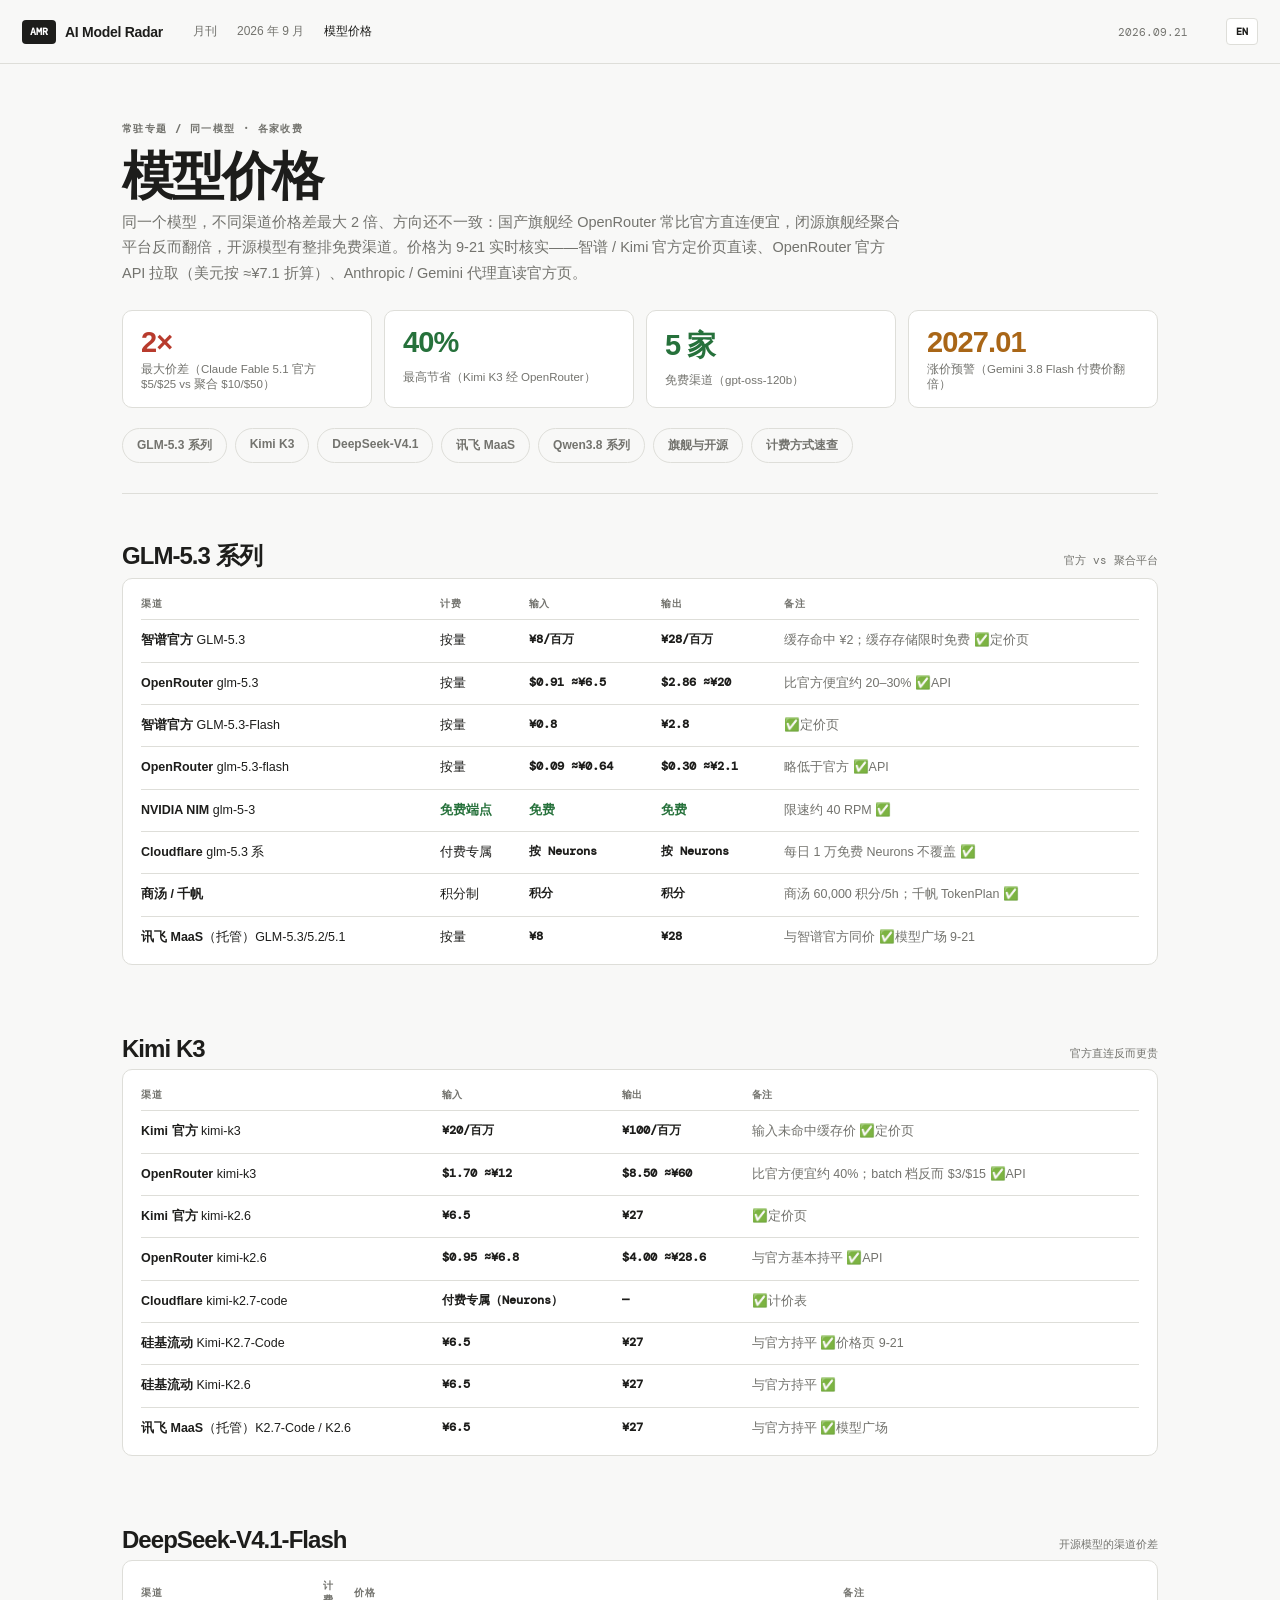
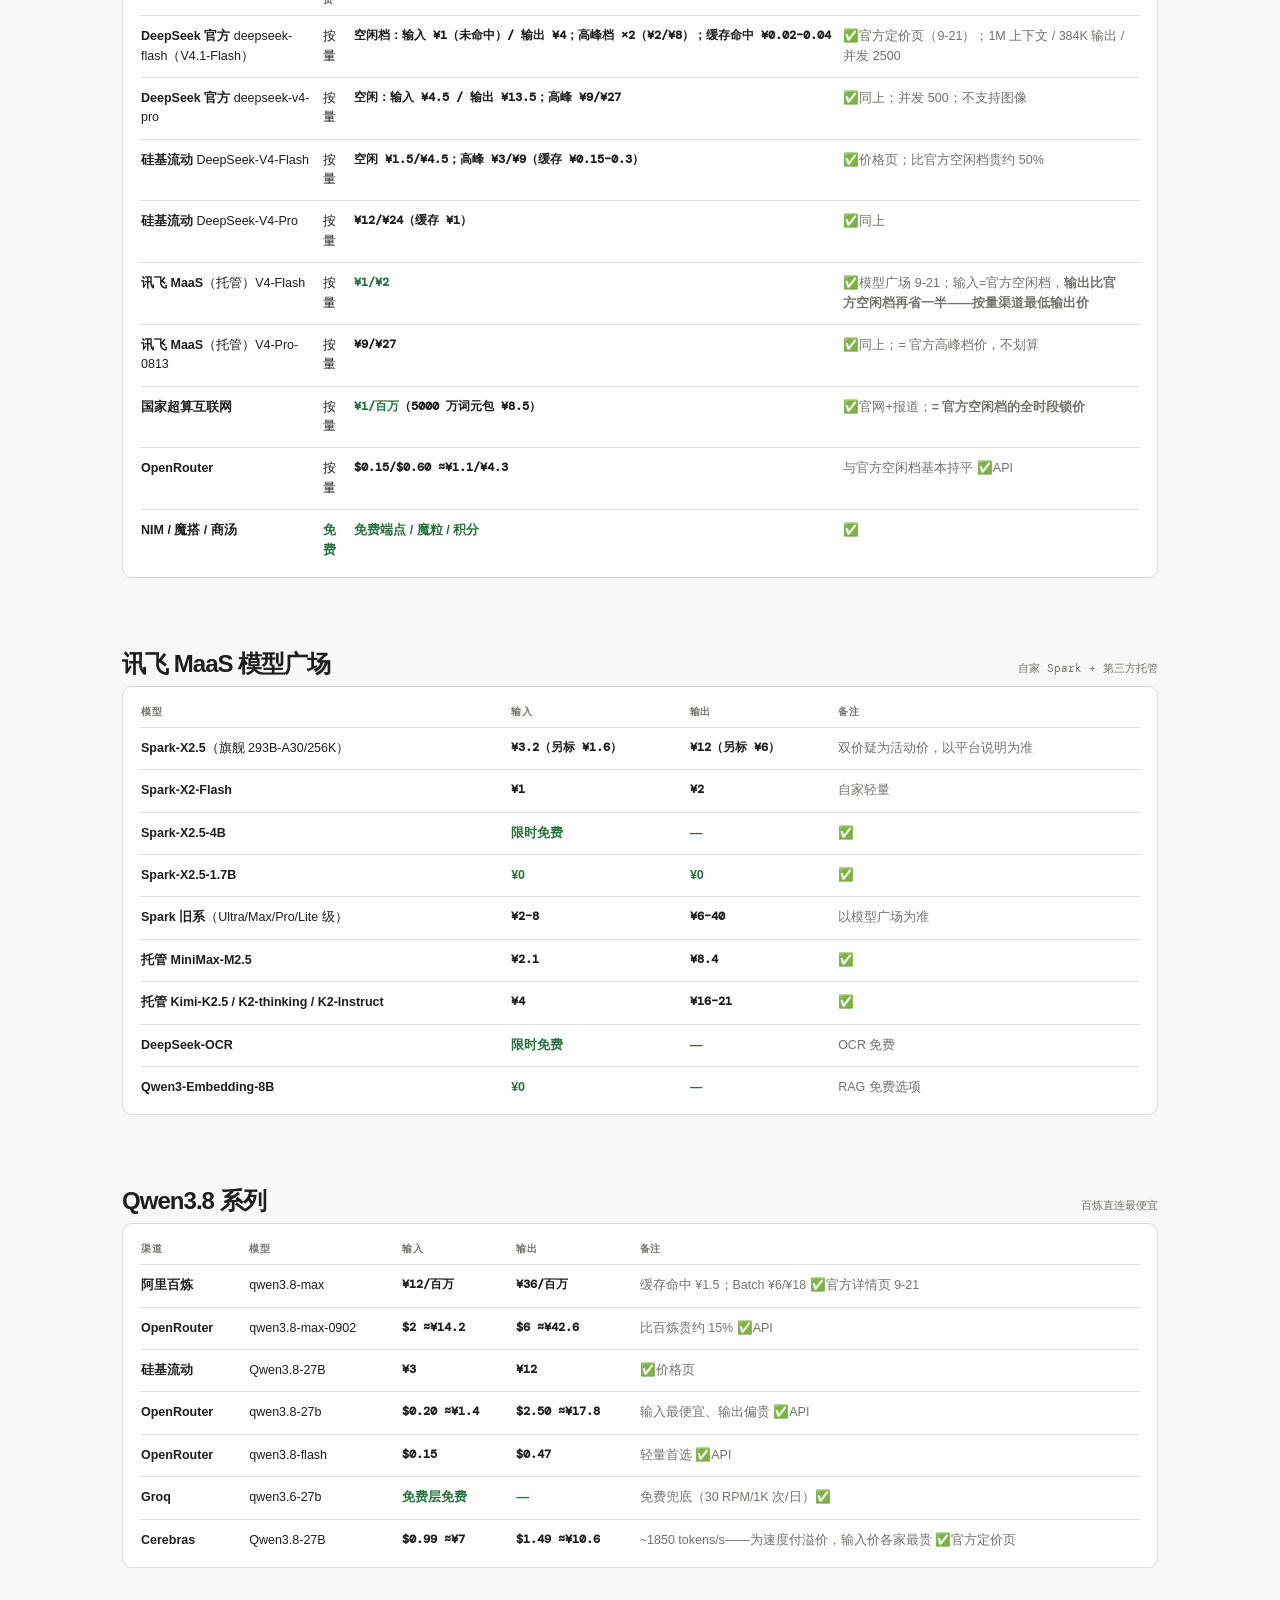
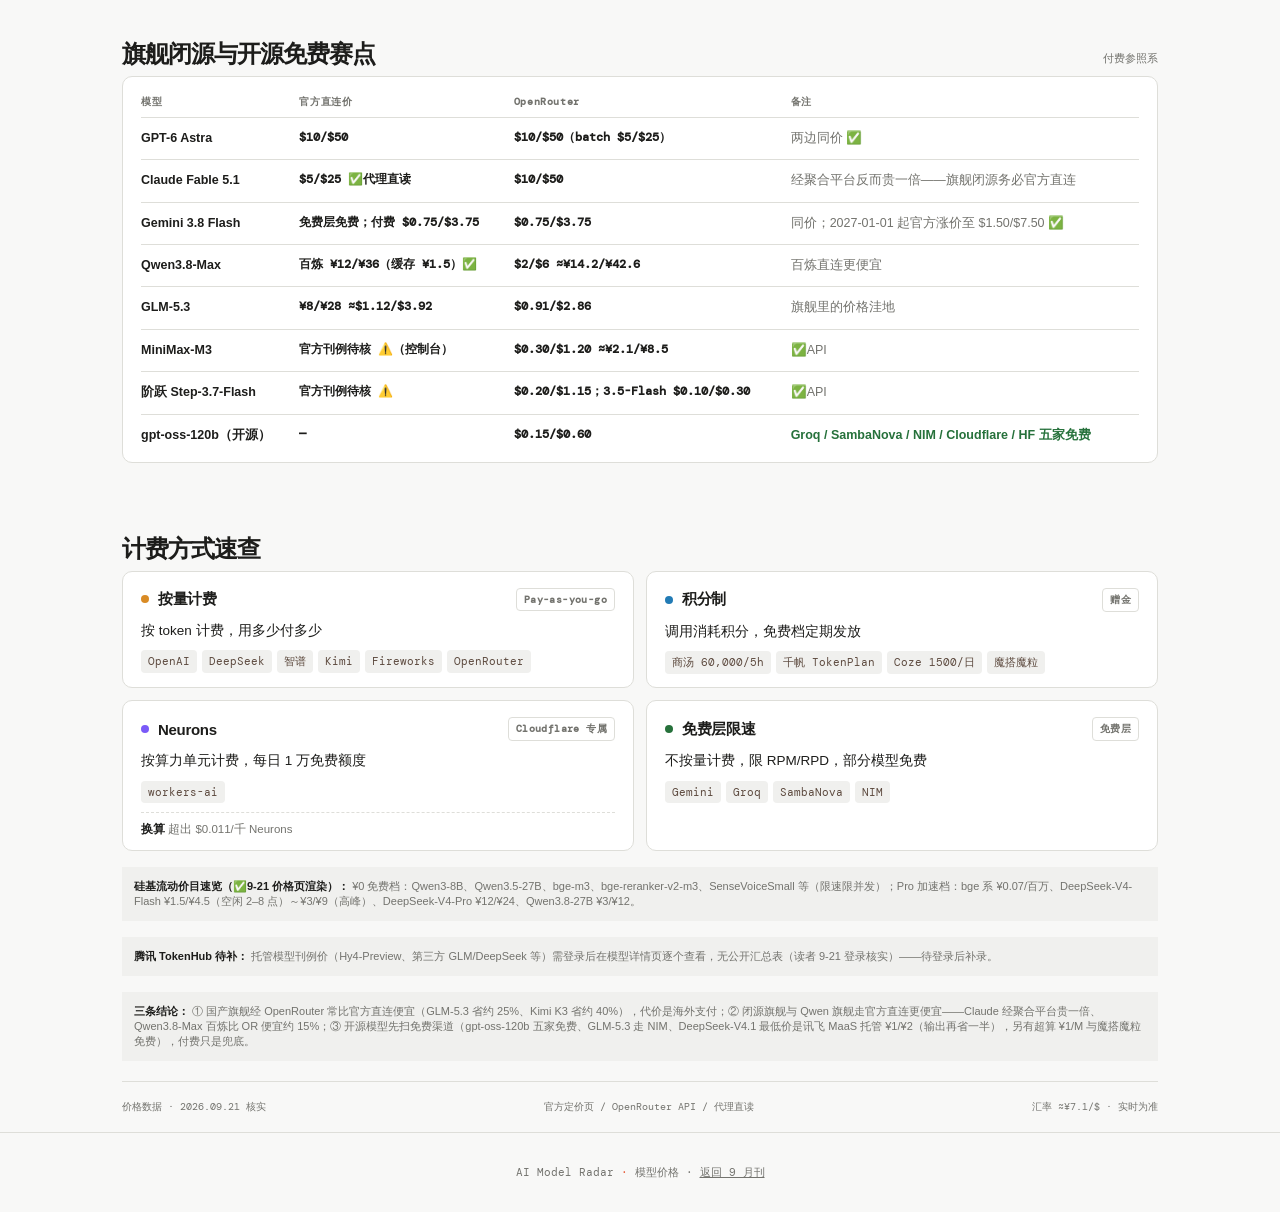
==== commit 3435b6bc: "Add Cerebras Qwen price, MiniMax and Step OR prices; mark TokenHub as login-required" ====
--- a/pricing.html
+++ b/pricing.html
@@ -85,6 +85,7 @@
 <tr><td><b>OpenRouter</b></td><td>qwen3.8-27b</td><td class="num">$0.20 ≈¥1.4</td><td class="num">$2.50 ≈¥17.8</td><td class="note">输入最便宜、输出偏贵 ✅API</td></tr>
 <tr><td><b>OpenRouter</b></td><td>qwen3.8-flash</td><td class="num">$0.15</td><td class="num">$0.47</td><td class="note">轻量首选 ✅API</td></tr>
 <tr><td><b>Groq</b></td><td>qwen3.6-27b</td><td class="free">免费层免费</td><td class="free">—</td><td class="note">免费兜底（30 RPM/1K 次/日）✅</td></tr>
+<tr><td><b><a href="https://www.cerebras.ai/pricing" target="_blank" rel="noopener">Cerebras</a></b></td><td>Qwen3.8-27B</td><td class="num">$0.99 ≈¥7</td><td class="num">$1.49 ≈¥10.6</td><td class="note">~1850 tokens/s——为速度付溢价，输入价各家最贵 ✅官方定价页</td></tr>
 </table></div>
 </section>
 
@@ -97,6 +98,8 @@
 <tr><td><b><a href="https://ai.google.dev/gemini-api/docs/pricing" target="_blank" rel="noopener">Gemini 3.8 Flash</a></b></td><td class="num">免费层免费；付费 $0.75/$3.75</td><td class="num">$0.75/$3.75</td><td class="note">同价；2027-01-01 起官方涨价至 $1.50/$7.50 ✅</td></tr>
 <tr><td><b>Qwen3.8-Max</b></td><td class="num">百炼 ¥12/¥36（缓存 ¥1.5）✅</td><td class="num">$2/$6 ≈¥14.2/¥42.6</td><td class="note">百炼直连更便宜</td></tr>
 <tr><td><b>GLM-5.3</b></td><td class="num">¥8/¥28 ≈$1.12/$3.92</td><td class="num">$0.91/$2.86</td><td class="note">旗舰里的价格洼地</td></tr>
+<tr><td><b>MiniMax-M3</b></td><td class="num">官方刊例待核 ⚠️（控制台）</td><td class="num">$0.30/$1.20 ≈¥2.1/¥8.5</td><td class="note">✅API</td></tr>
+<tr><td><b>阶跃 Step-3.7-Flash</b></td><td class="num">官方刊例待核 ⚠️</td><td class="num">$0.20/$1.15；3.5-Flash $0.10/$0.30</td><td class="note">✅API</td></tr>
 <tr><td><b>gpt-oss-120b（开源）</b></td><td class="num">—</td><td class="num">$0.15/$0.60</td><td class="note"><span class="free">Groq / SambaNova / NIM / Cloudflare / HF 五家免费</span></td></tr>
 </table></div>
 </section>
@@ -110,6 +113,7 @@
 <div class="amr-card"><div class="amr-card-top"><span class="amr-dot dot-green"></span><b>免费层限速</b><span class="amr-way">Free tier</span></div><div class="amr-free">不按量计费，限 RPM/RPD，部分模型免费</div><div class="amr-chips"><code>Gemini</code><code>Groq</code><code>SambaNova</code><code>NIM</code></div></div>
 </div>
 <div class="special-row"><b>硅基流动价目速览（✅9-21 价格页渲染）：</b> ¥0 免费档：Qwen3-8B、Qwen3.5-27B、bge-m3、bge-reranker-v2-m3、SenseVoiceSmall 等（限速限并发）；Pro 加速档：bge 系 ¥0.07/百万、DeepSeek-V4-Flash ¥1.5/¥4.5（空闲 2–8 点）～¥3/¥9（高峰）、DeepSeek-V4-Pro ¥12/¥24、Qwen3.8-27B ¥3/¥12。</div>
+<div class="special-row"><b>腾讯 TokenHub 待补：</b> 托管模型刊例价（Hy4-Preview、第三方 GLM/DeepSeek 等）需登录后在模型详情页逐个查看，无公开汇总表（读者 9-21 登录核实）——待登录后补录。</div>
 <div class="special-row"><b>三条结论：</b> ① 国产旗舰经 OpenRouter 常比官方直连便宜（GLM-5.3 省约 25%、Kimi K3 省约 40%），代价是海外支付；② 闭源旗舰与 Qwen 旗舰走官方直连更便宜——Claude 经聚合平台贵一倍、Qwen3.8-Max 百炼比 OR 便宜约 15%；③ 开源模型先扫免费渠道（gpt-oss-120b 五家免费、GLM-5.3 走 NIM、DeepSeek-V4.1 最低价是讯飞 MaaS 托管 ¥1/¥2（输出再省一半），另有超算 ¥1/M 与魔搭魔粒免费），付费只是兜底。</div>
 </section>
 
